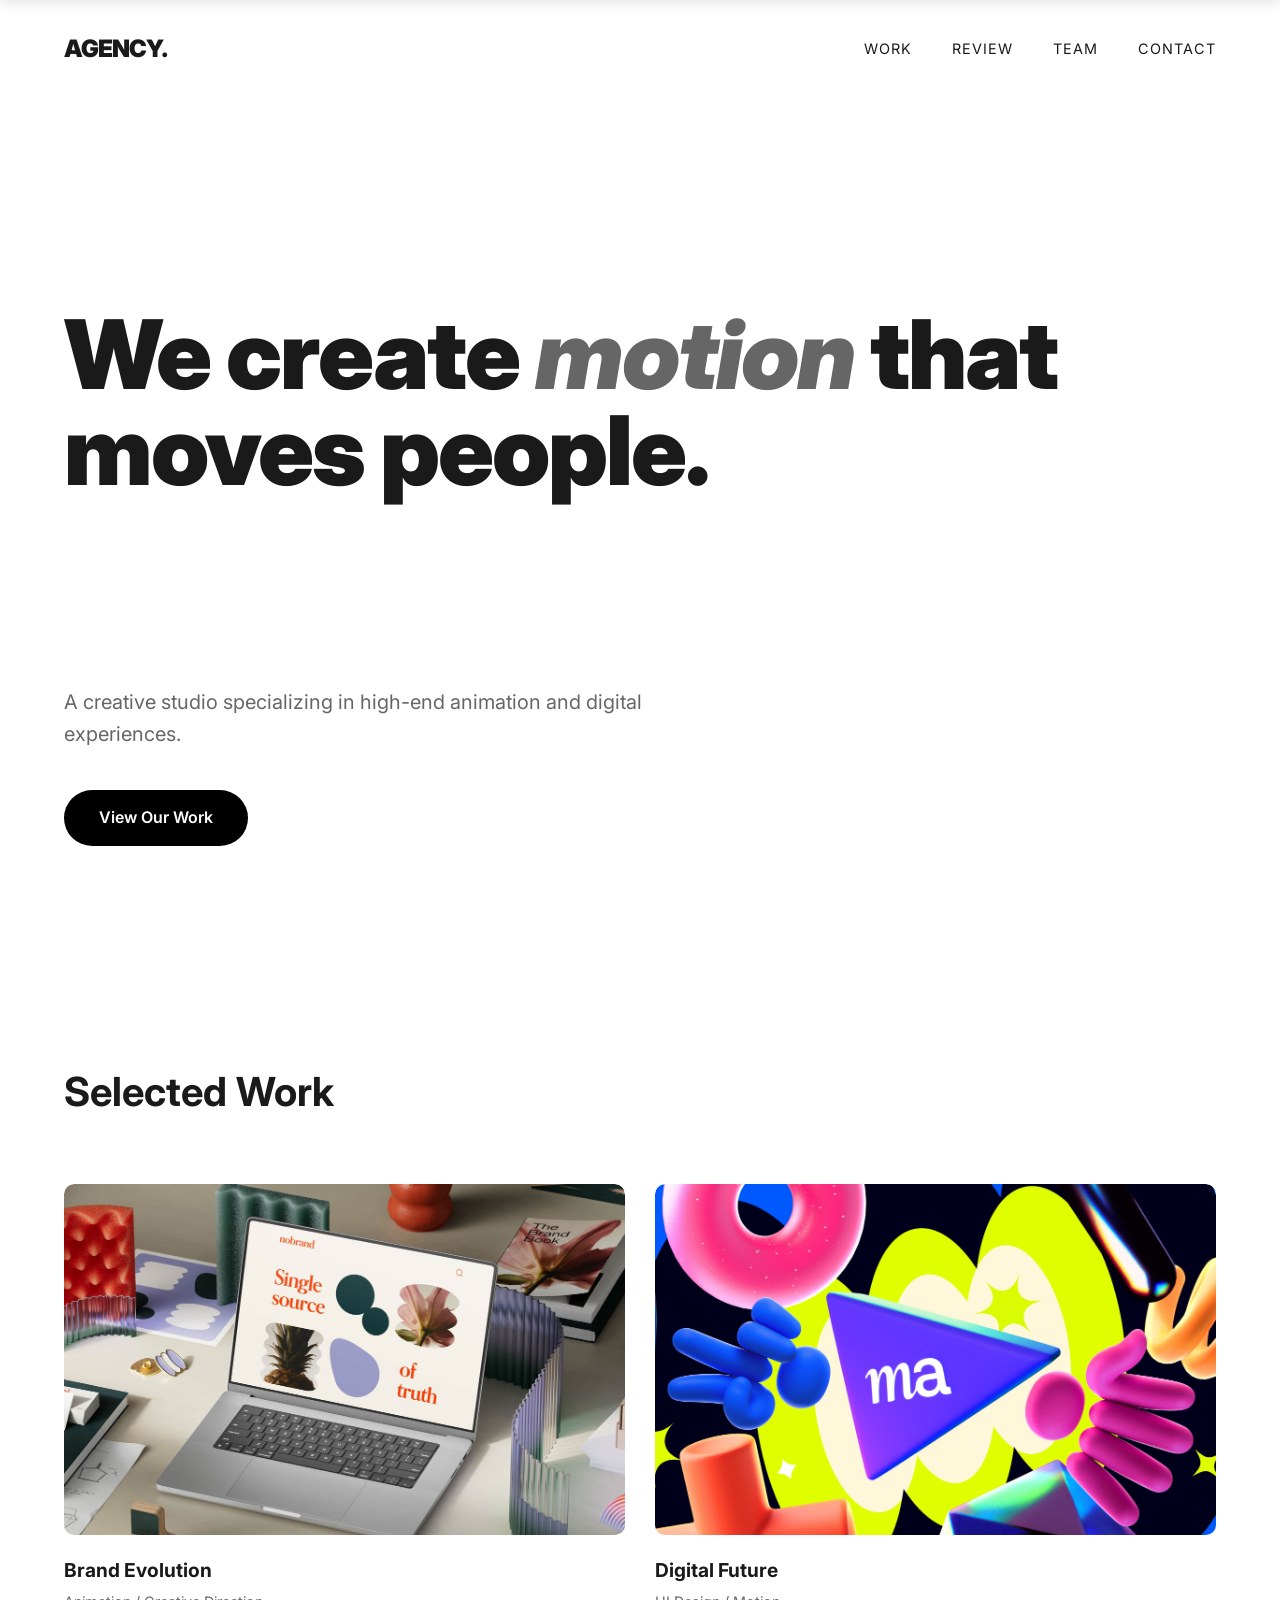
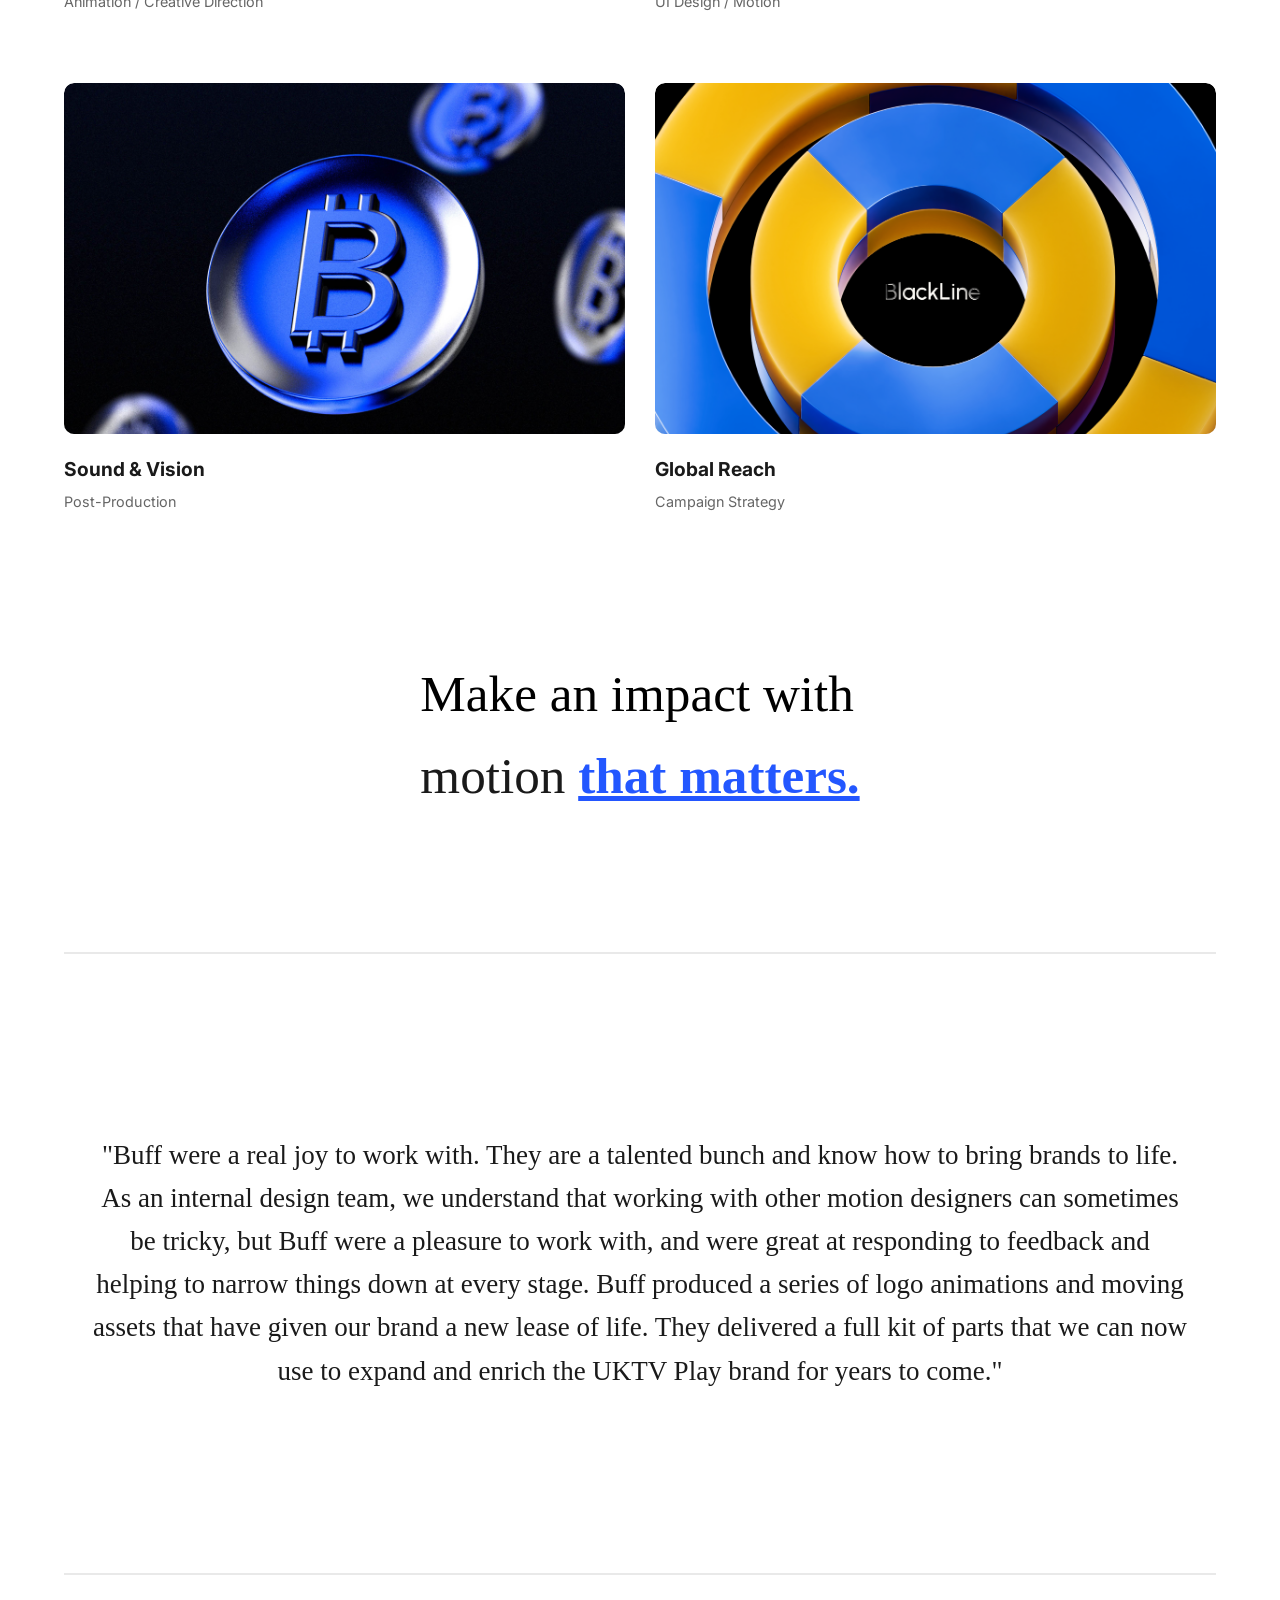
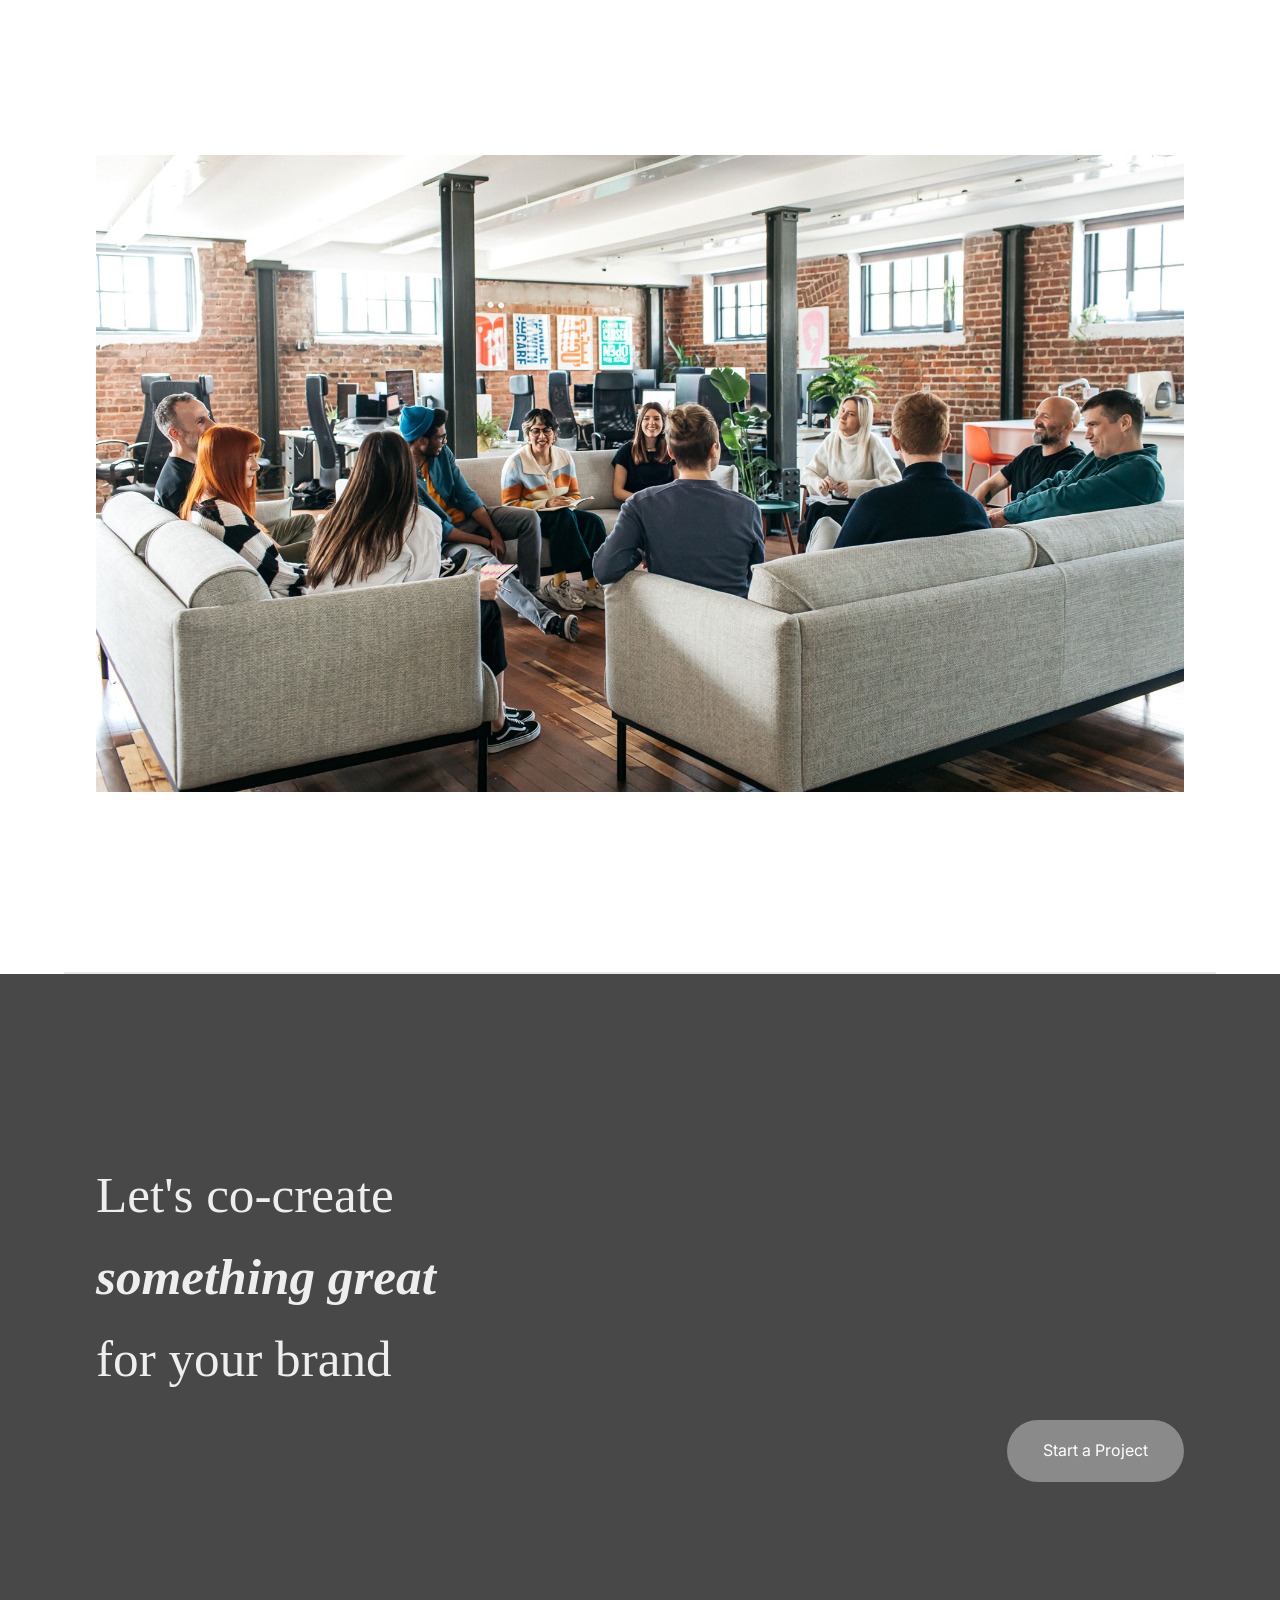
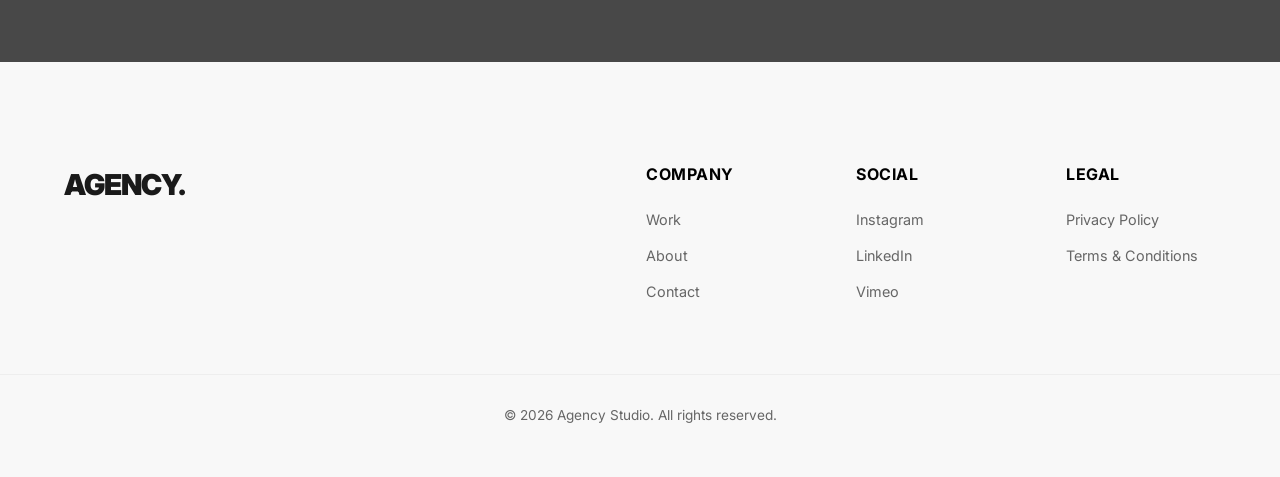
==== index.html @ bdca9497 "update" ====
<!DOCTYPE html>
<html lang="en">
<head>
    <meta charset="UTF-8">
    <meta name="viewport" content="width=device-width, initial-scale=1.0">
    <title>Modern Agency | Creative Motion & Design</title>
    <link rel="stylesheet" href="style.css">
    <link rel="preconnect" href="https://fonts.googleapis.com">
    <link rel="preconnect" href="https://fonts.gstatic.com" crossorigin>
    <link href="https://fonts.googleapis.com/css2?family=Inter:wght@300;400;700;900&display=swap" rel="stylesheet">
</head>
<body>
    <header>
        <nav>
            <div class="logo">AGENCY.</div>
            <ul class="nav-links">
                <li><a href="#work">Work</a></li>
                <li><a href="#review">Review</a></li>
                <li><a href="#team">Team</a></li>
                <li><a href="#contact">Contact</a></li>
            </ul>
            <div class="menu-toggle">
                <span class="bar"></span>
                <span class="bar"></span>
                <span class="bar"></span>
            </div>
            <div id="mobile-menu" class="nav-menu">
                <ul class="nav-links-mobile">
                    <li><a href="#work">Work</a></li>
                    <li><a href="#review">Review</a></li>
                    <li><a href="#team">Team</a></li>
                    <li><a href="#contact">Contact</a></li>
                </ul>
            </div>
        </nav>
    </header>

    <main>
        <section class="hero">
            <div class="container">
                <h1 class="reveal-text">We create <span>motion</span> that moves people.</h1>
                <video id="intro_video" src="intro.mp4" loop autoplay></video>
                <p class="hero-sub">A creative studio specializing in high-end animation and digital experiences.</p>
                <a href="#work" class="btn">View Our Work</a>
            </div>
        </section>

        <section id="work" class="work">
            <div class="container">
                <div class="section-header">
                    <h2>Selected Work</h2>
                </div>
                <div class="work-grid">
                    <div class="work-item">
                        <div class="work-image">
                            <img class="work_image" src="p1.jpg" alt="Brand Evolution">
                        </div>
                        <div class="work-info">
                            <h3>Brand Evolution</h3>
                            <p>Animation / Creative Direction</p>
                        </div>
                    </div>
                    <div class="work-item">
                        <div class="work-image">
                            <img class="work_image" src="p2.jpg" alt="Digital Future">
                        </div>
                        <div class="work-info">
                            <h3>Digital Future</h3>
                            <p>UI Design / Motion</p>
                        </div>
                    </div>
                    <div class="work-item">
                        <div class="work-image">
                            <img class="work_image" src="p3.jpg" alt="Sound & Vision">
                        </div>
                        <div class="work-info">
                            <h3>Sound & Vision</h3>
                            <p>Post-Production</p>
                        </div>
                    </div>
                    <div class="work-item">
                        <div class="work-image">
                            <img class="work_image" src="p4.png" alt="Global Reach">
                        </div>
                        <div class="work-info">
                            <h3>Global Reach</h3>
                            <p>Campaign Strategy</p>
                        </div>
                    </div>
                </div>
            </div>
        </section>
    </main>

    <section id="tag_line">
        <div id="tag_container">
            <p><span id="upper_line">Make an impact with</span> <br> motion <span id="lower_line"><b><u>that matters.</u></b></span></p>
        </div>
    </section>

    <hr class="line">

    <section id="review">
        <p>
            "Buff were a real joy to work with. They are a talented bunch and know how to bring brands to life. As an internal design team, we understand that working with other motion designers can sometimes be tricky, but Buff were a pleasure to work with, and were great at responding to feedback and helping to narrow things down at every stage. Buff produced a series of logo animations and moving assets that have given our brand a new lease of life. They delivered a full kit of parts that we can now use to expand and enrich the UKTV Play brand for years to come."
        </p>
    </section>

    <hr class="line">

    <section id="team">
        <div id="image_team">
            <img id="team_image_2" src="team.jpg" alt="team_image">
        </div>
    </section>

    <hr class="line">

    <section class="project_section">
        <div class="main_project">
            <div class="project">
                <p class="project_text"><span>Let's co-create</span><br>
                    <span><i><b>something great</b></i></span><br>
                    <span>for your brand</span>
                </p>
                <div class="button">
                    <a class="project_button" href="#">Start a Project</a>
                </div>
            </div>
        </div>
    </section>

    <section id="contact">
        <footer>
            <div class="footer-container">
                <div class="footer-left">
                    <div class="footer-logo">AGENCY.</div>
                </div>
                <div class="footer-links-group">
                    <div class="footer-column">
                        <h3>Company</h3>
                        <ul>
                            <li><a href="#work">Work</a></li>
                            <li><a href="#about">About</a></li>
                            <li><a href="#contact">Contact</a></li>
                        </ul>
                    </div>
                    <div class="footer-column">
                        <h3>Social</h3>
                        <ul>
                            <li><a href="https://www.instagram.com/" target="_blank">Instagram</a></li>
                            <li><a href="https://www.linkedin.com/" target="_blank">LinkedIn</a></li>
                            <li><a href="https://vimeo.com/" target="_blank">Vimeo</a></li>
                        </ul>
                    </div>
                    <div class="footer-column">
                        <h3>Legal</h3>
                        <ul>
                            <li><a href="#">Privacy Policy</a></li>
                            <li><a href="#">Terms & Conditions</a></li>
                        </ul>
                    </div>
                </div>
            </div>
            <div class="footer-bottom">
                <p>&copy; 2026 Agency Studio. All rights reserved.</p>
            </div>
        </footer>
    </section>

    <script src="script.js"></script>
</body>
</html>
---- style.css ----
:root {
    --bg-color: #ffffff;
    --text-color: #1a1a1a;
    --accent-color: #000000;
    --muted-color: #666666;
    --grid-gap: 30px;
    --container-padding: 0 5%;
}

* {
    margin: 0;
    padding: 0;
    box-sizing: border-box;
}

body {
    font-family: 'Inter', sans-serif;
    background-color: var(--bg-color);
    color: var(--text-color);
    line-height: 1.6;
    overflow-x: hidden;
}

a {
    text-decoration: none;
    color: inherit;
    transition: opacity 0.3s ease;
}

ul {
    list-style: none;
}

.container {
    max-width: 1400px;
    margin: 0 auto;
    padding: var(--container-padding);
}

/* Header & Nav */
header {
    position: fixed;
    top: 0;
    left: 0;
    width: 100%;
    z-index: 1000;
    padding: 30px 0;
    transition: all 0.4s cubic-bezier(0.16, 1, 0.3, 1);
}

header.scrolled {
    padding: 15px 0;
    background: rgba(255, 255, 255, 0.95);
    backdrop-filter: blur(10px);
    border-bottom: 1px solid #eee;
}

nav {
    display: flex;
    justify-content: space-between;
    align-items: center;
    padding: var(--container-padding);
}

.logo {
    font-weight: 900;
    font-size: 1.5rem;
    letter-spacing: -1px;
}

.nav-links {
    display: flex;
    gap: 40px;
}

.nav-links a {
    font-weight: 400;
    font-size: 0.9rem;
    text-transform: uppercase;
    letter-spacing: 1px;
}

.nav-links a:hover {
    opacity: 0.5;
}

/* Hero Section */
.hero {
    height: 100vh;
    display: flex;
    align-items: center;
    padding-top: 45vmax;
    padding-bottom: 30vmax;
}

.hero h1 {
    font-size: clamp(3rem, 8vw, 6rem);
    font-weight: 900;
    line-height: 1;
    margin-bottom: 30px;
    letter-spacing: -2px;
}

.hero h1 span {
    color: var(--muted-color);
    font-style: italic;
}

.hero-sub {
    font-size: 1.25rem;
    max-width: 600px;
    margin-bottom: 40px;
    color: var(--muted-color);
}

.btn {
    display: inline-block;
    padding: 15px 35px;
    background: var(--accent-color);
    color: #fff;
    border-radius: 50px;
    font-weight: 600;
    transition: transform 0.3s ease, background 0.3s ease;
}

.btn:hover {
    transform: translateY(-5px);
    background: #333;
}

/* Work Section */
.work {
    padding: 100px 0;
}

.section-header {
    margin-bottom: 60px;
}

.section-header h2 {
    font-size: 2.5rem;
    font-weight: 700;
}

.work-grid {
    display: grid;
    grid-template-columns: repeat(2, 1fr);
    gap: var(--grid-gap);
}

.work-item {
    cursor: pointer;
    margin-bottom: 40px;
}

.work-image {
    width: 100%;
    aspect-ratio: 16/10;
    margin-bottom: 20px;
    transition: transform 0.6s cubic-bezier(0.16, 1, 0.3, 1);
    overflow: hidden;
    border-radius: 10px;
}

.work-item:hover .work-image {
    transform: scale(0.98);
}

.work-info h3 {
    font-size: 1.2rem;
    font-weight: 700;
    margin-bottom: 5px;
    border-radius: 10px;
}

.work-info p {
    font-size: 0.9rem;
    color: var(--muted-color);
}

/* New Footer Styles */
footer {
    padding: 100px 0 50px;
    background-color: #f8f8f8; /* Light background for contrast */
    color: var(--text-color);
}

footer .footer-container {
    display: flex;
    justify-content: space-between;
    align-items: flex-start; /* Align items to the top */
    flex-wrap: wrap; /* Allow wrapping on smaller screens */
    max-width: 1400px;
    margin: 0 auto;
    padding: var(--container-padding);
    gap: 40px; /* Space between flex items */
}

footer .footer-left .footer-logo {
    font-weight: 900;
    font-size: 1.8rem;
    letter-spacing: -1px;
    margin-bottom: 20px;
}

footer .footer-links-group {
    display: flex;
    gap: 60px; /* Space between columns */
    flex-wrap: wrap; /* Allow columns to wrap */
}

footer .footer-column {
    flex: 1; /* Allow columns to grow and shrink */
    min-width: 150px; /* Minimum width for columns before wrapping */
}

footer .footer-column h3 {
    font-size: 1rem;
    font-weight: 700;
    margin-bottom: 20px;
    color: var(--accent-color);
    text-transform: uppercase;
    letter-spacing: 0.5px;
}

footer .footer-column ul {
    list-style: none;
    padding: 0;
}

footer .footer-column ul li {
    margin-bottom: 10px;
}

footer .footer-column ul li a {
    font-size: 0.9rem;
    color: var(--muted-color);
    transition: color 0.3s ease;
}

footer .footer-column ul li a:hover {
    color: var(--accent-color);
}

footer .footer-bottom {
    text-align: center;
    margin-top: 60px;
    padding-top: 30px;
    border-top: 1px solid #eee;
    font-size: 0.85rem;
    color: var(--muted-color);
}

/* Responsive adjustments for footer */
@media (max-width: 768px) {
    footer {
        padding: 60px 0 40px;
    }

    footer .footer-container {
        flex-direction: column;
        align-items: center;
        text-align: center;
        gap: 30px;
        padding: var(--container-padding);
    }

    footer .footer-left {
        width: 100%;
        margin-bottom: 20px;
    }

    footer .footer-left .footer-logo {
        font-size: 1.5rem;
    }

    footer .footer-links-group {
        flex-direction: column;
        gap: 40px;
        width: 100%;
    }

    footer .footer-column {
        min-width: unset; /* Remove min-width for mobile */
        width: 100%;
    }

    footer .footer-column h3 {
        font-size: 0.9rem;
        margin-bottom: 15px;
    }

    footer .footer-column ul li {
        margin-bottom: 8px;
    }

    footer .footer-column ul li a {
        font-size: 0.85rem;
    }

    footer .footer-bottom {
        margin-top: 40px;
        padding-top: 20px;
        font-size: 0.8rem;
    }
}


#intro_video{
    max-width: 100%;
    border-radius: 20px;
}

.work_image{
    max-width: 100%;
    border-radius: 10px;
}
#tag_line{
    padding-bottom: 15vmin;
    display: flex;
}
#tag_container{
    margin-left: auto;
    margin-right: auto;
    font-size: 4vmax;
    font-family: Impact;
}

#upper_line{
    color: black;
}

#lower_line{
    color: rgba(0, 60, 255, 0.863);
}

#review{
    text-align: center;
    max-width: 100%;
    display: flex;
    padding-top: 20vmin;
    padding-bottom: 20vmin;
    margin-left: 10vmin;
    margin-right: 10vmin;
    font-family: Apple Chancery;
    font-size: 3vmin;
}

.line{
    width: 90%;
    border: 0.5px solid rgba(196, 196, 196, 0.373);
    display: flex;
    justify-content: center; 
    align-items: center;
    margin: 0 auto;
}

#team_image_2 {
    width: 85%;      
    display: block;  
    margin: 0 auto; 
    border-radius: 10px;
    padding-bottom: 20vmin;
    padding-top: 20vmin;
}

/* Responsive */
@media (max-width: 768px) {
    .work-grid {
        grid-template-columns: 1fr;
    }

    .hero h1 {
        font-size: 3.5rem;
    }
}

.project_section{
    padding-top: 20vmin;
    padding-bottom: 20vmin;
    display: flex;
    max-width: 100%;
    background-color: #484848;
    color: #eee;
}

.main_project{
    width: 85%;
    margin-left: auto;
    margin-right: auto;
}

.project_text{
    font-size: 4vmax;
    font-family: Big Caslon;
}

.button {
         display: flex;
         flex-direction: column;
         align-items: flex-end;
     }
    
     .project_button {
        padding: 2vmin 4vmin;
        background-color: rgb(138, 138, 138);
        border-radius: 50px;
        color: white;
        text-decoration: none;
        margin-top: 20px;
        border: none;
    }

     .project_button:hover {
        box-shadow: 2px 2px 5px #000000;
        padding: 2vmin 4vmin;
        background-color: rgba(106, 131, 255, 0.93);
        border-radius: 50px;
        color: rgb(0, 0, 0);
        text-decoration: none;
        transition: 0.5s;
    }

/* Hamburger Menu Toggle */
.menu-toggle {
    display: none; /* Hidden by default on desktop */
    flex-direction: column;
    justify-content: space-between;
    width: 30px;
    height: 20px;
    cursor: pointer;
    z-index: 1001; /* Above mobile menu */
    background: none;
    border: none;
    padding: 0;
}

.menu-toggle .bar {
    width: 100%;
    height: 2px;
    background-color: var(--text-color);
    transition: all 0.3s ease-in-out;
}

/* Animation for menu-toggle */
.menu-toggle.active .bar:nth-child(2) {
    opacity: 0;
}

.menu-toggle.active .bar:nth-child(1) {
    transform: translateY(9px) rotate(45deg);
}

.menu-toggle.active .bar:nth-child(3) {
    transform: translateY(-9px) rotate(-45deg);
}

/* Mobile Navigation Menu */
.nav-menu {
    position: fixed;
    top: 0;
    right: 0;
    width: 100%; /* Full width for mobile menu */
    height: 75vh; /* 75% of screen height */
    background-color: var(--bg-color);
    display: flex;
    justify-content: center;
    align-items: center;
    transform: translateY(-100%); /* Hidden by default - slide from top */
    transition: transform 0.4s cubic-bezier(0.25, 0.46, 0.45, 0.94);
    z-index: 1000;
    opacity: 1;
    pointer-events: none; /* Prevent interaction when hidden */
    box-shadow: 0 4px 12px rgba(0, 0, 0, 0.1); /* Add subtle shadow */
}

.nav-menu.active {
    transform: translateY(0); /* Show menu - slide down */
    pointer-events: all; /* Allow interaction when active */
}

.nav-menu .nav-links-mobile {
    display: flex;
    flex-direction: column;
    text-align: center;
    gap: 30px;
}

.nav-menu .nav-links-mobile li a {
    font-size: 1.8rem; /* Larger font size for mobile links */
    padding: 10px 0;
    display: block;
}

/* Responsive adjustments for navigation */
@media (max-width: 768px) {
    .nav-links { /* Hide desktop navigation */
        display: none;
    }

    .menu-toggle {
        display: flex; /* Show hamburger on mobile */
        width: 24px;
        height: 16px;
    }

    .menu-toggle .bar {
        height: 1.5px;
    }

    .menu-toggle.active .bar:nth-child(1) {
        transform: translateY(7.5px) rotate(45deg);
    }

    .menu-toggle.active .bar:nth-child(3) {
        transform: translateY(-7.5px) rotate(-45deg);
    }

    .nav-menu .nav-links-mobile li a {
        font-size: 1.3rem; /* Smaller font size for mobile links */
        padding: 8px 0;
    }

    .nav-menu .nav-links-mobile {
        gap: 25px;
    }
}
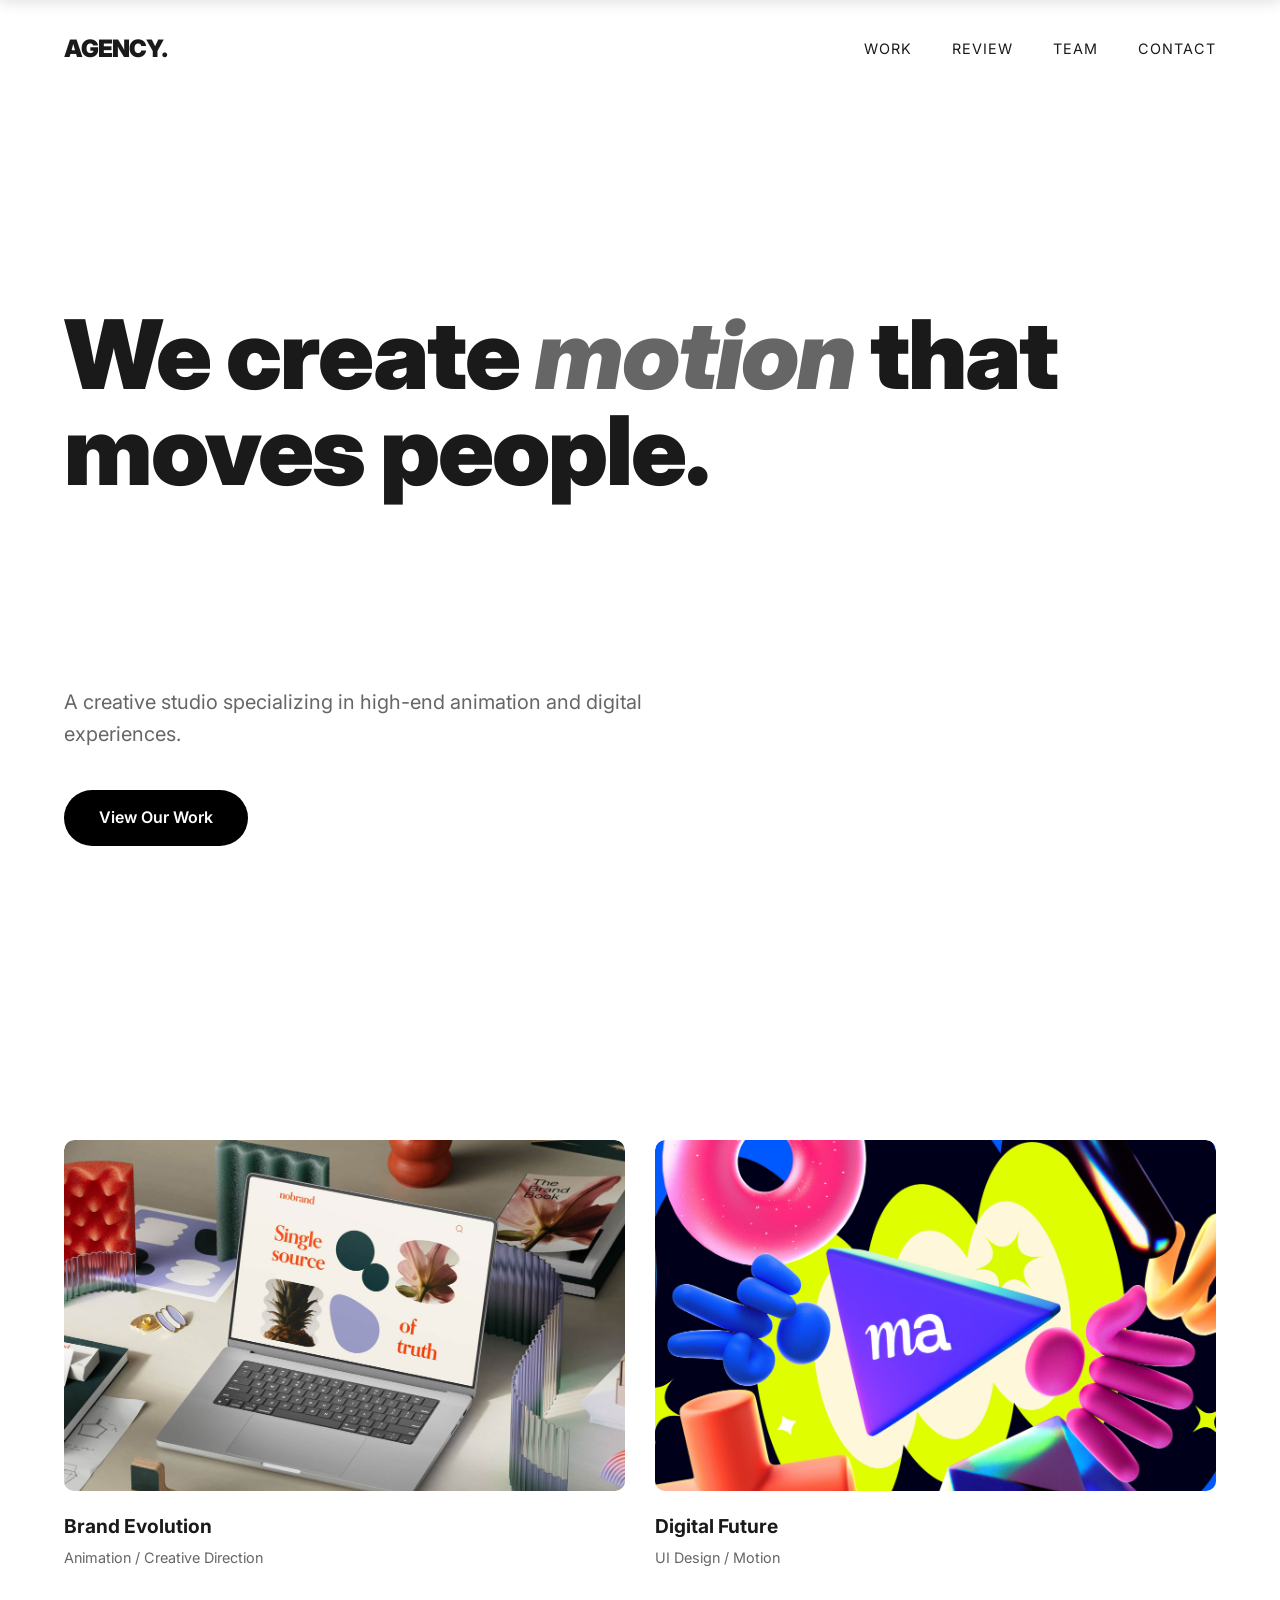
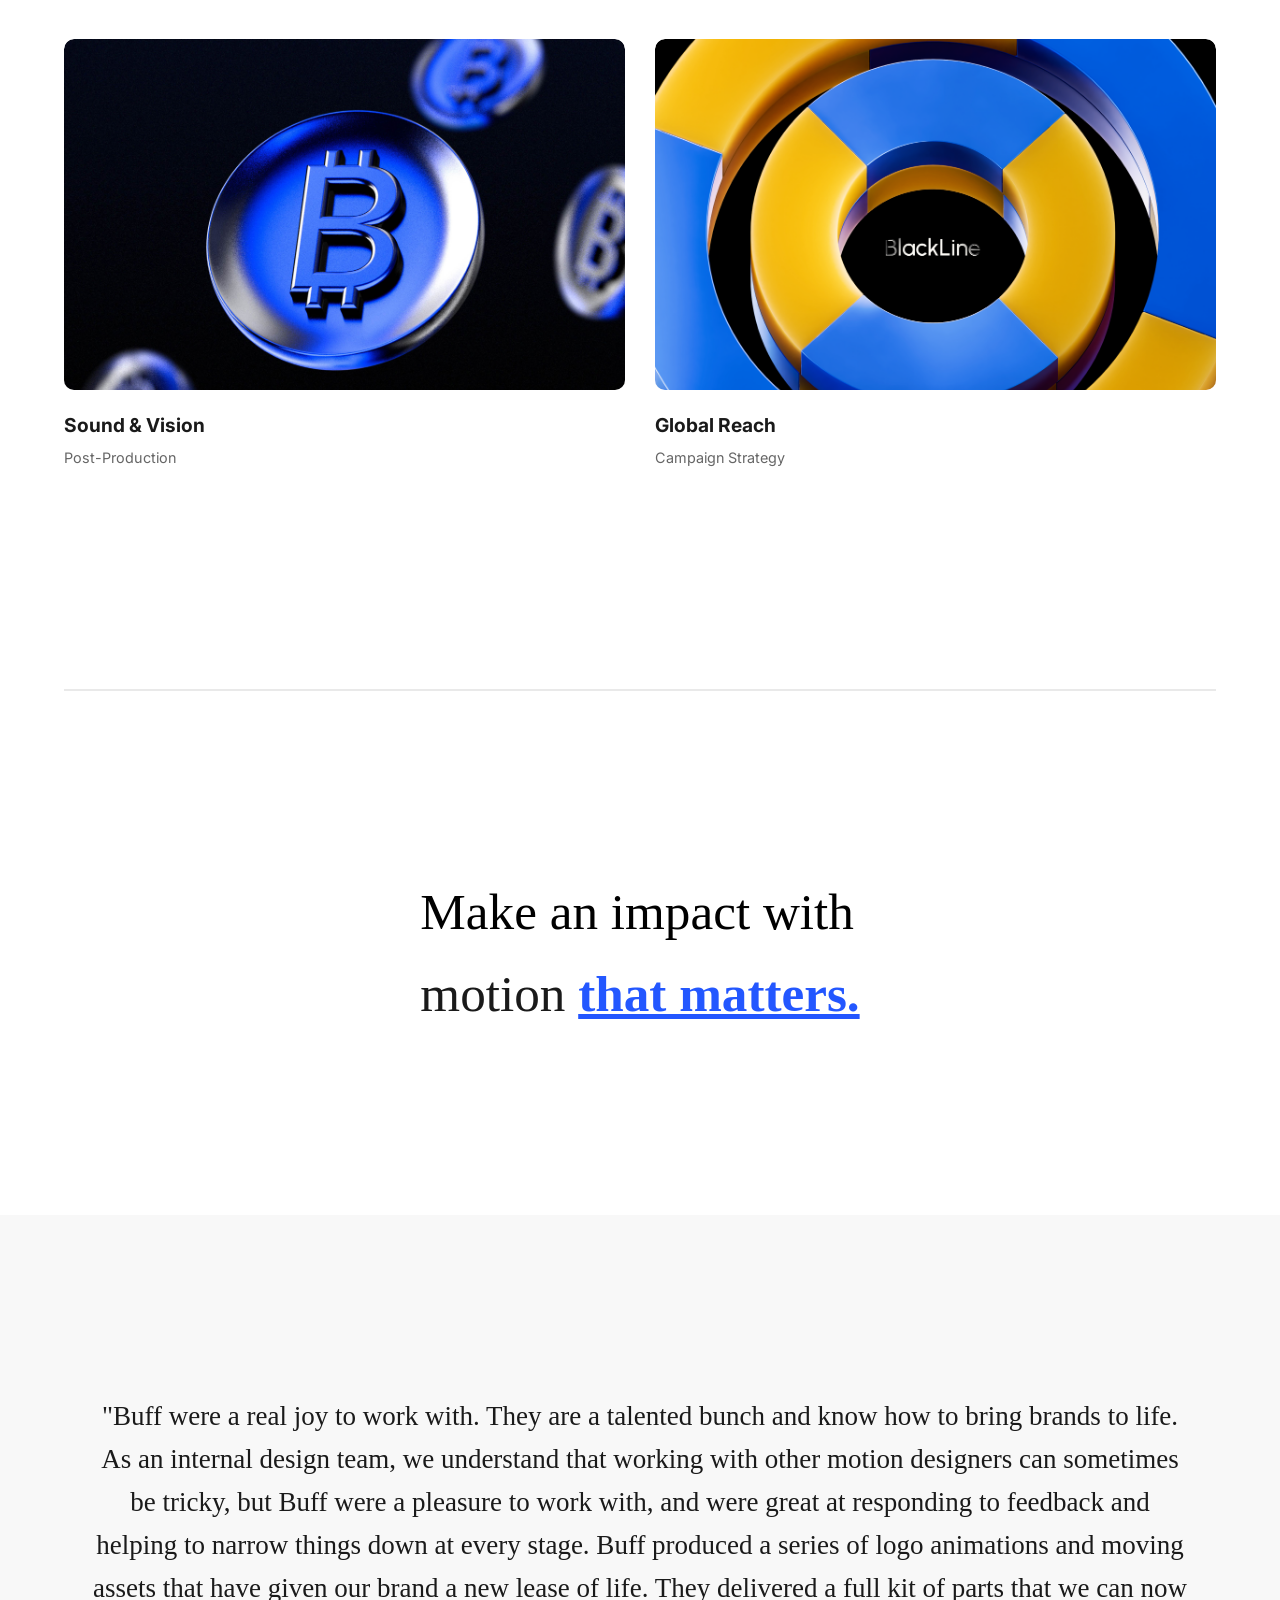
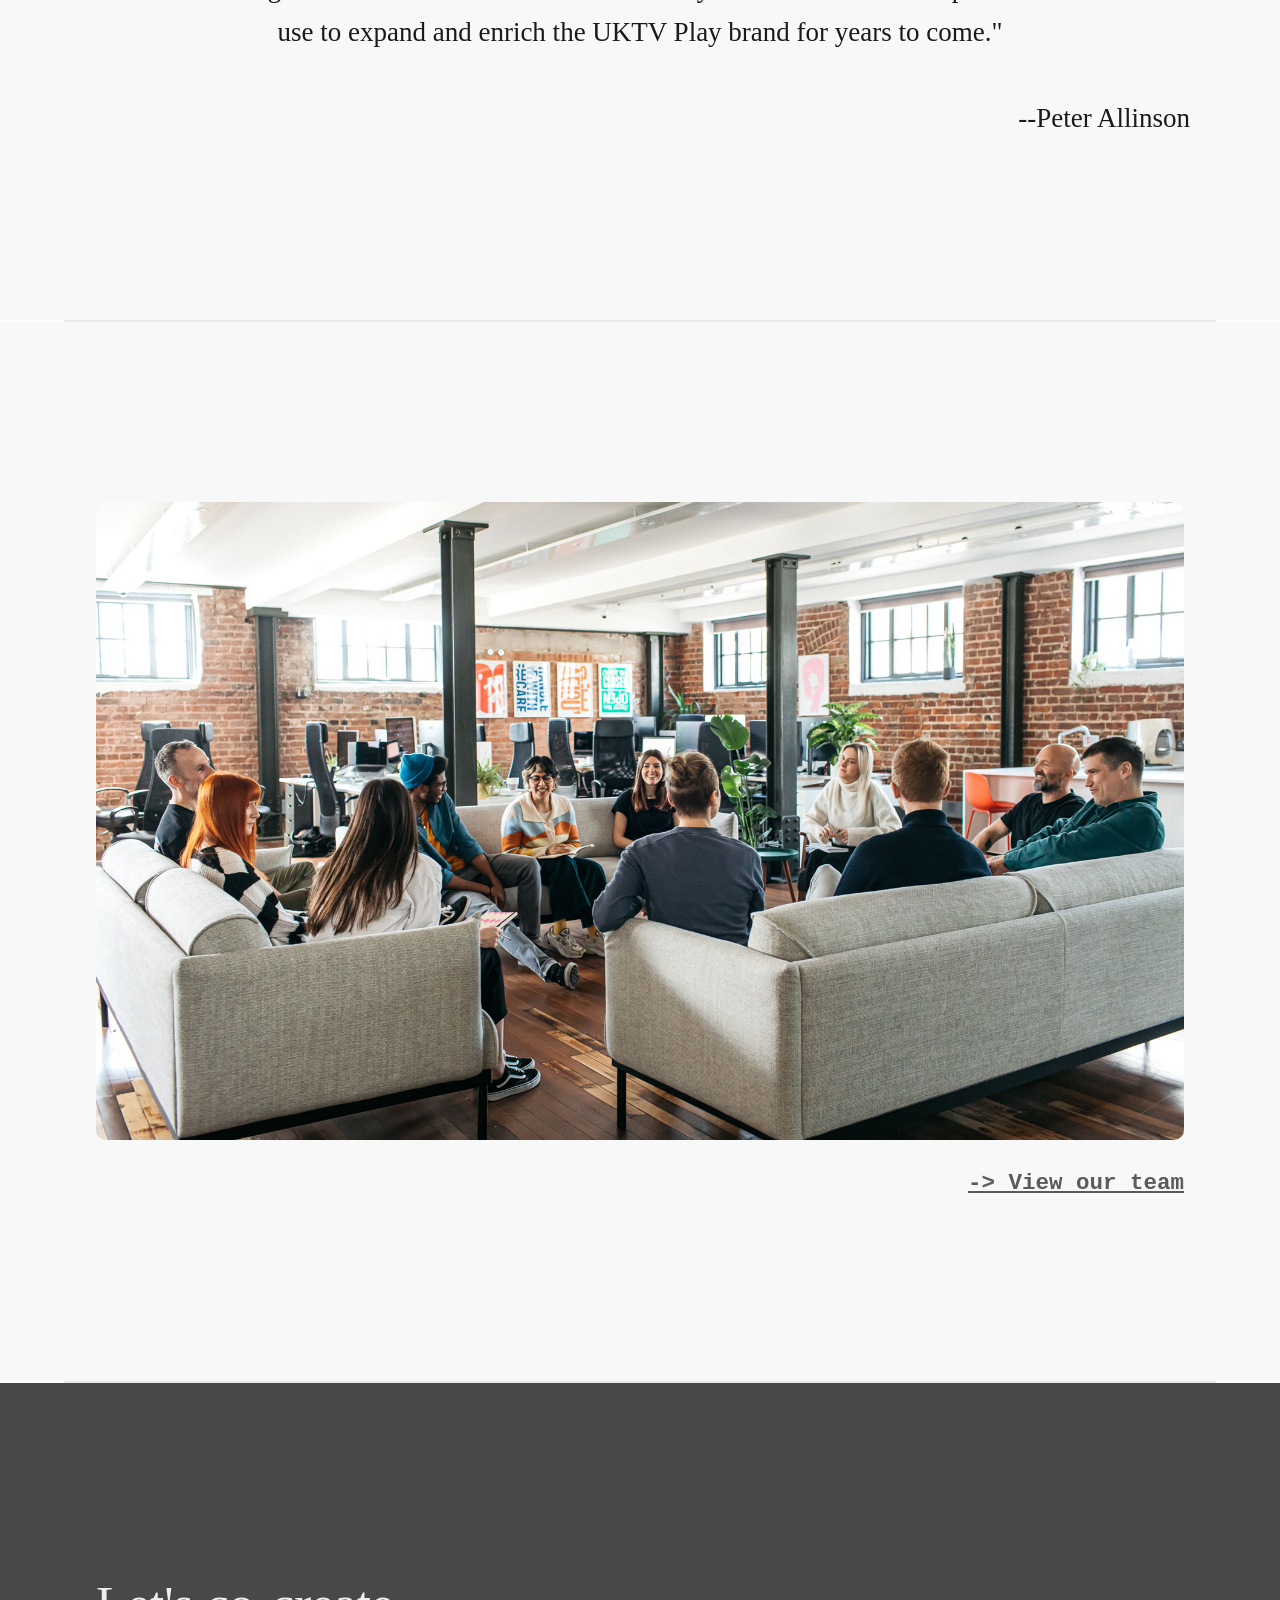
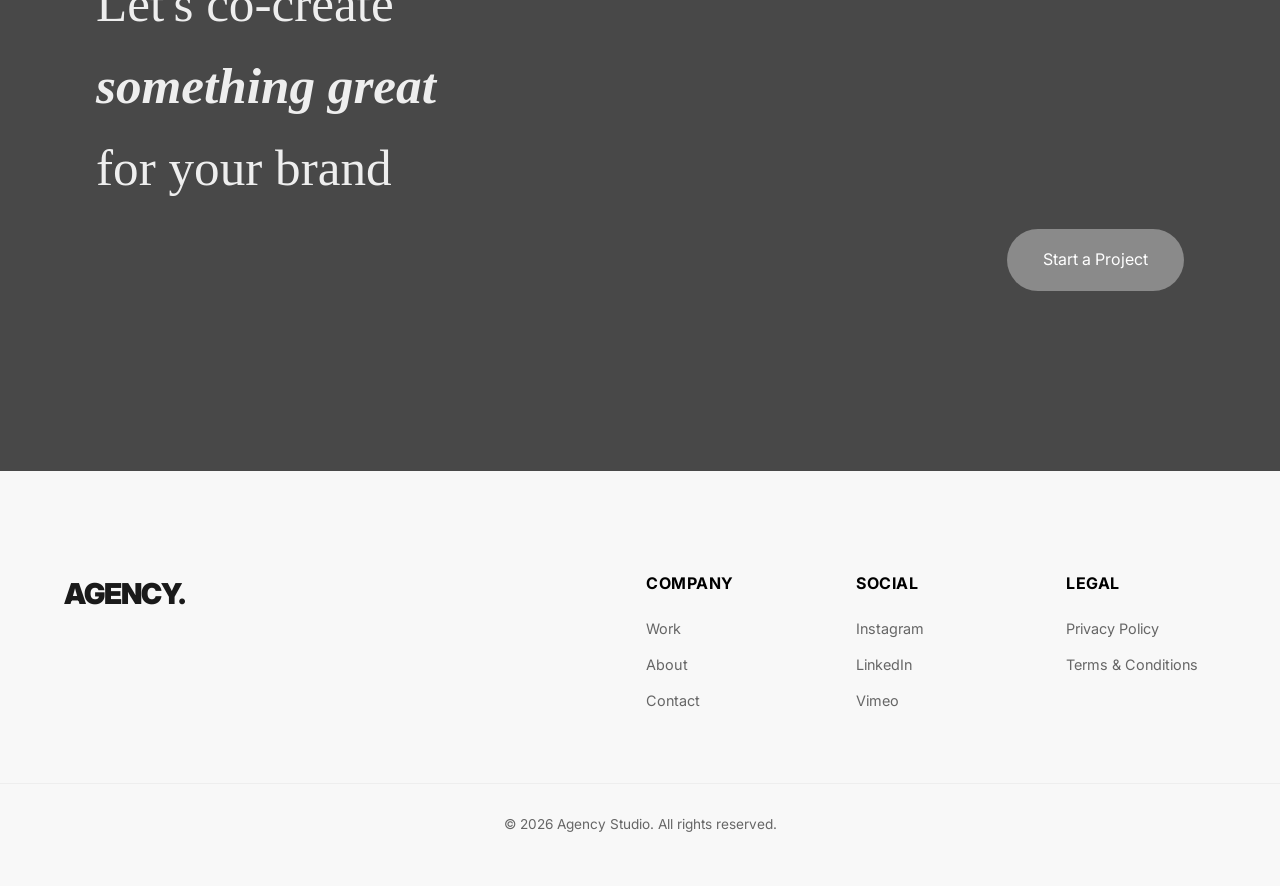
==== commit a224ce19: "update" ====
--- a/index.html
+++ b/index.html
@@ -43,13 +43,10 @@
                 <p class="hero-sub">A creative studio specializing in high-end animation and digital experiences.</p>
                 <a href="#work" class="btn">View Our Work</a>
             </div>
-        </section>
+        </section> 
 
         <section id="work" class="work">
             <div class="container">
-                <div class="section-header">
-                    <h2>Selected Work</h2>
-                </div>
                 <div class="work-grid">
                     <div class="work-item">
                         <div class="work-image">
@@ -92,18 +89,23 @@
         </section>
     </main>
 
+    <hr class="line">
+
     <section id="tag_line">
         <div id="tag_container">
             <p><span id="upper_line">Make an impact with</span> <br> motion <span id="lower_line"><b><u>that matters.</u></b></span></p>
         </div>
     </section>
 
-    <hr class="line">
-
     <section id="review">
+        <div id="desc_review">
         <p>
             "Buff were a real joy to work with. They are a talented bunch and know how to bring brands to life. As an internal design team, we understand that working with other motion designers can sometimes be tricky, but Buff were a pleasure to work with, and were great at responding to feedback and helping to narrow things down at every stage. Buff produced a series of logo animations and moving assets that have given our brand a new lease of life. They delivered a full kit of parts that we can now use to expand and enrich the UKTV Play brand for years to come."
-        </p>
+        </p><br>
+        </div>
+        <div id="name_review">
+            <p>--Peter Allinson</p>
+        </div>
     </section>
 
     <hr class="line">
@@ -111,6 +113,9 @@
     <section id="team">
         <div id="image_team">
             <img id="team_image_2" src="team.jpg" alt="team_image">
+        </div><br>
+        <div id="view_team">
+            <a href="#"><p><u><b>-> View our team</b></u></p></a>
         </div>
     </section>
 
--- a/style.css
+++ b/style.css
@@ -130,7 +130,8 @@
 
 /* Work Section */
 .work {
-    padding: 100px 0;
+    padding-top: 20vmin;
+    padding-bottom: 20vmin;
 }
 
 .section-header {
@@ -308,7 +309,7 @@
 
 #intro_video{
     max-width: 100%;
-    border-radius: 20px;
+    border-radius: 6px;
 }
 
 .work_image{
@@ -316,7 +317,8 @@
     border-radius: 10px;
 }
 #tag_line{
-    padding-bottom: 15vmin;
+    padding-top: 20vmin;
+    padding-bottom: 20vmin;
     display: flex;
 }
 #tag_container{
@@ -334,16 +336,51 @@
     color: rgba(0, 60, 255, 0.863);
 }
 
-#review{
-    text-align: center;
-    max-width: 100%;
-    display: flex;
+#team{
+    background-color: #f8f8f8;
     padding-top: 20vmin;
     padding-bottom: 20vmin;
+}
+
+#view_team{
+    text-align: right;
+    width: 85%;      
+    display: block;  
+    margin: 0 auto; 
+    color: #5b5b5b;
+    font-family: 'Courier New', Courier, monospace;
+    font-size: 2.5vmin;
+}
+
+#view_team:hover{
+    cursor: pointer;
+    text-align: right;
+    width: 85%;      
+    display: block;  
+    margin: 0 auto; 
+    color: #000000;
+}
+
+#review{
+    font-family: Apple Chancery;
+    font-size: 3vmin;
+    padding-top: 20vmin;
+    padding-bottom: 20vmin;
+    background-color: #f8f8f8;
+}
+
+#desc_review{
+    text-align: center;
     margin-left: 10vmin;
     margin-right: 10vmin;
-    font-family: Apple Chancery;
-    font-size: 3vmin;
+    max-width: 100%;
+}
+
+#name_review{
+    margin-left: 10vmin;
+    margin-right: 10vmin;
+    text-align: right;
+    max-width: 100%;
 }
 
 .line{
@@ -360,8 +397,6 @@
     display: block;  
     margin: 0 auto; 
     border-radius: 10px;
-    padding-bottom: 20vmin;
-    padding-top: 20vmin;
 }
 
 /* Responsive */
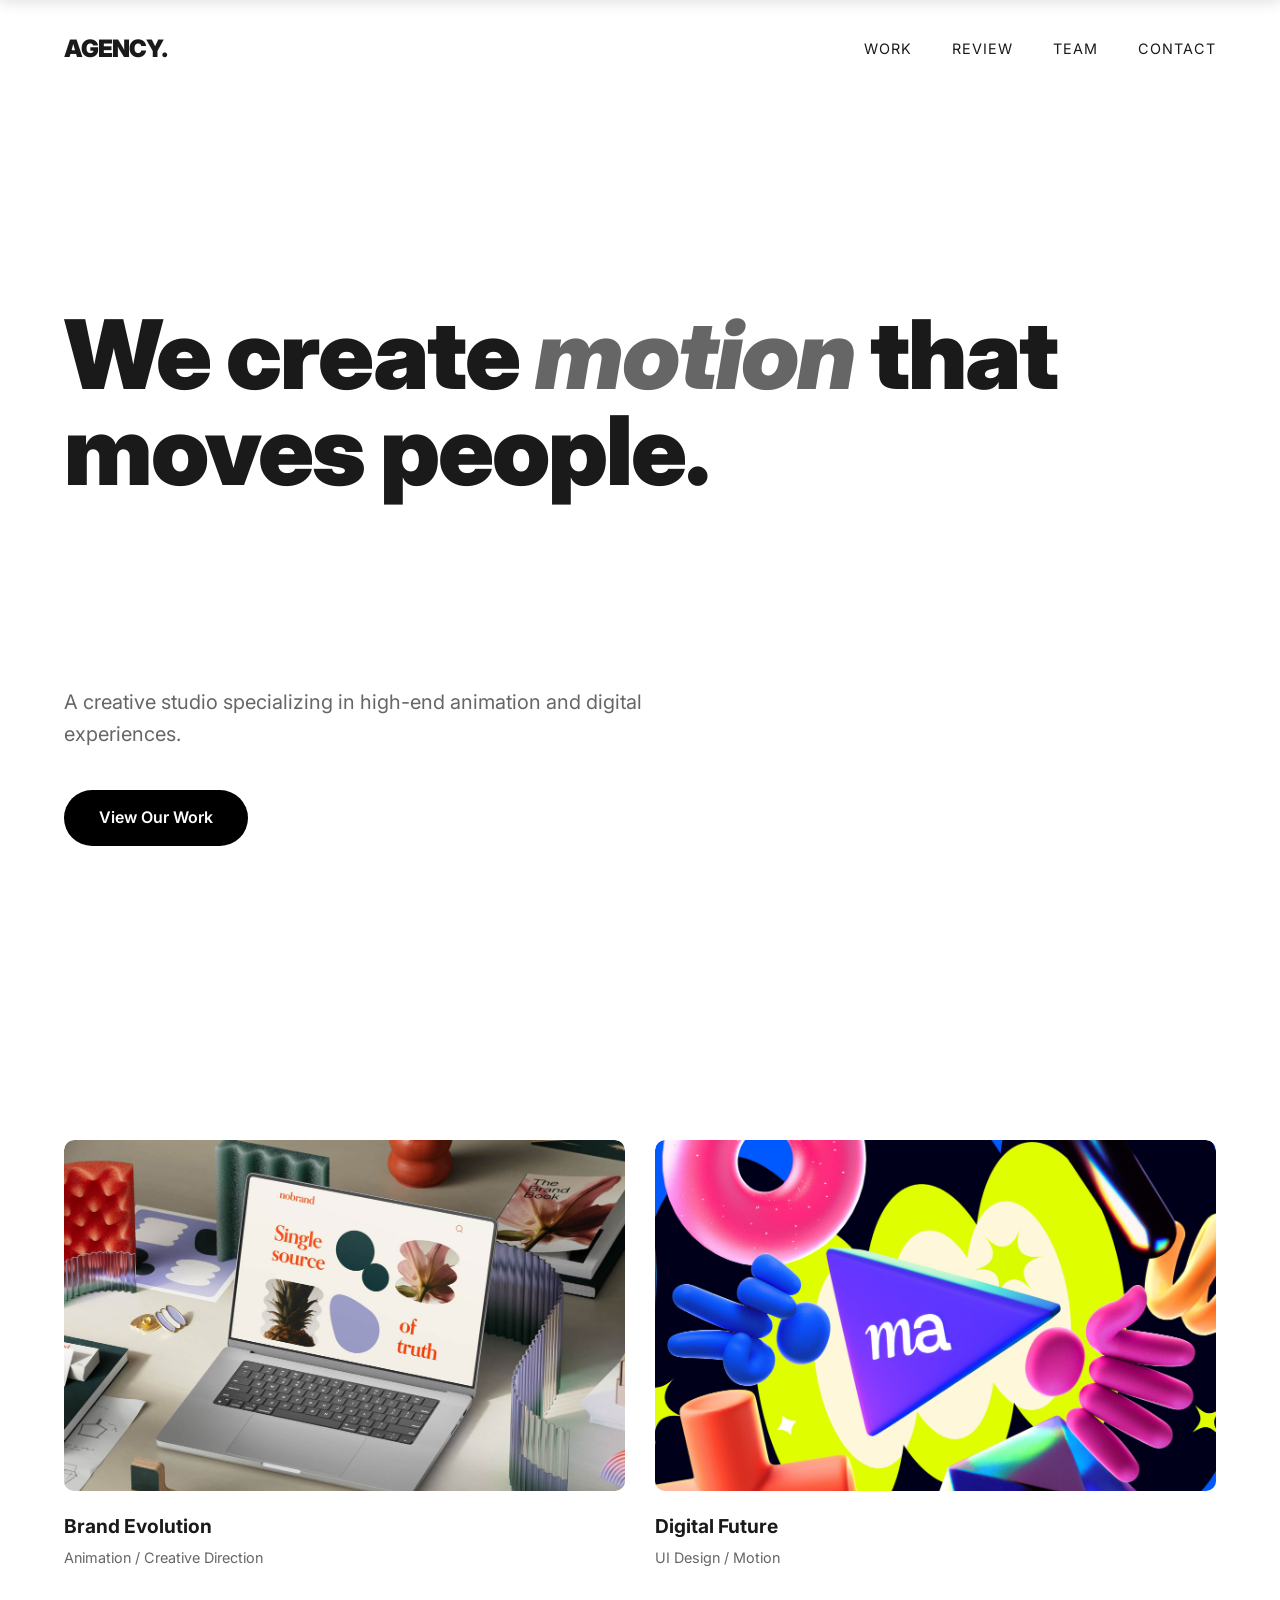
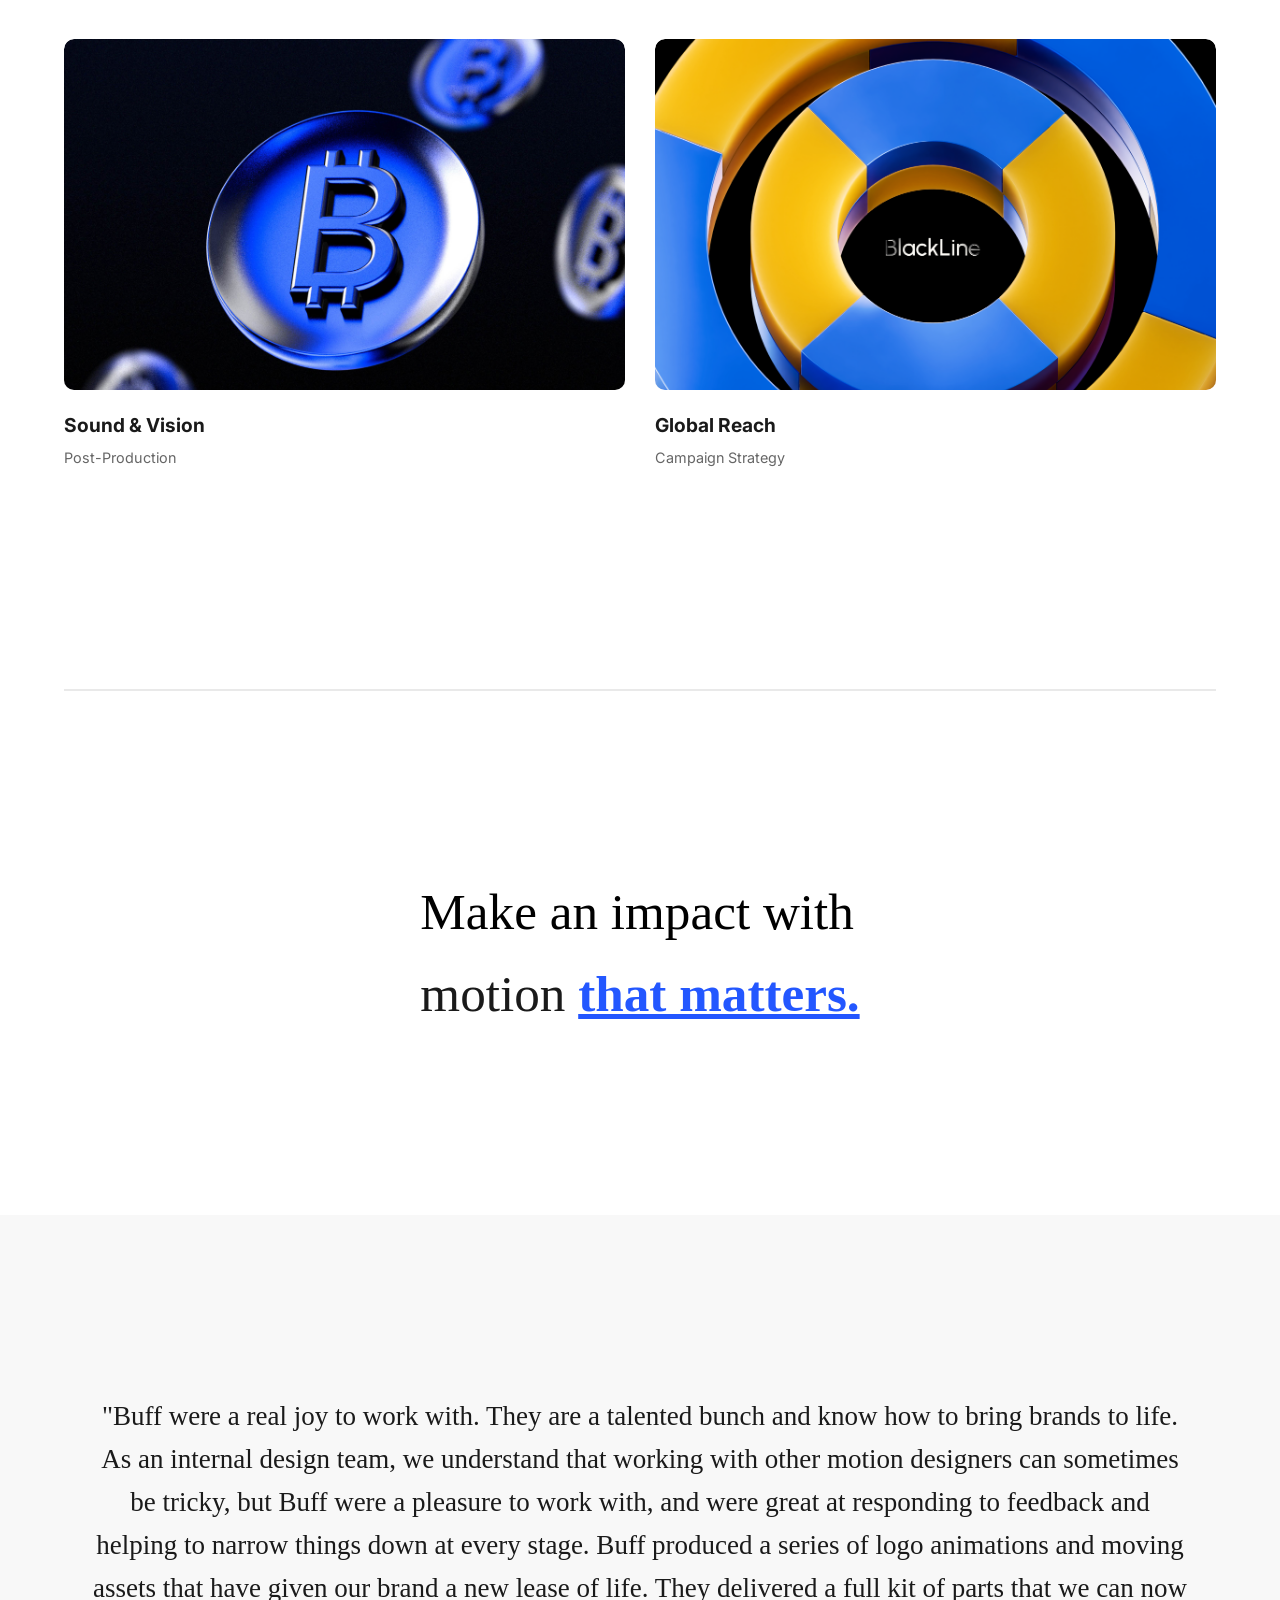
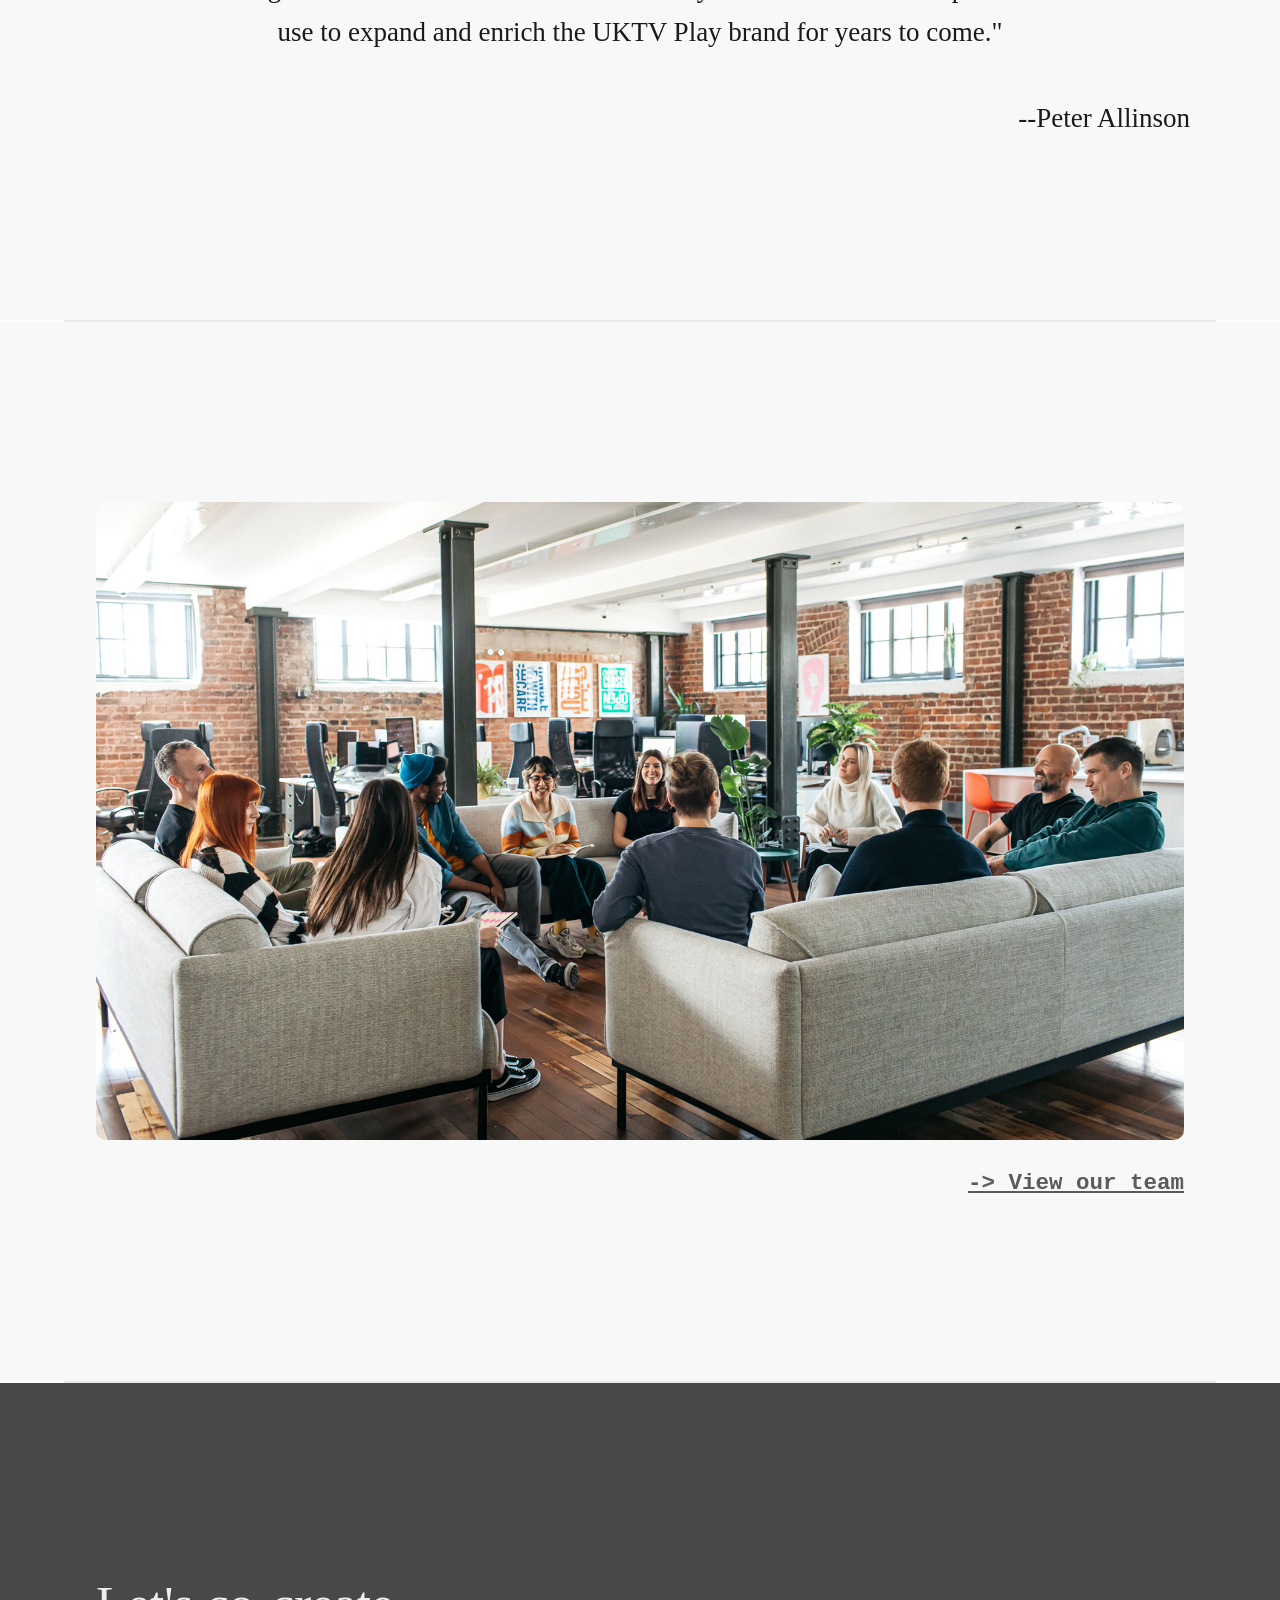
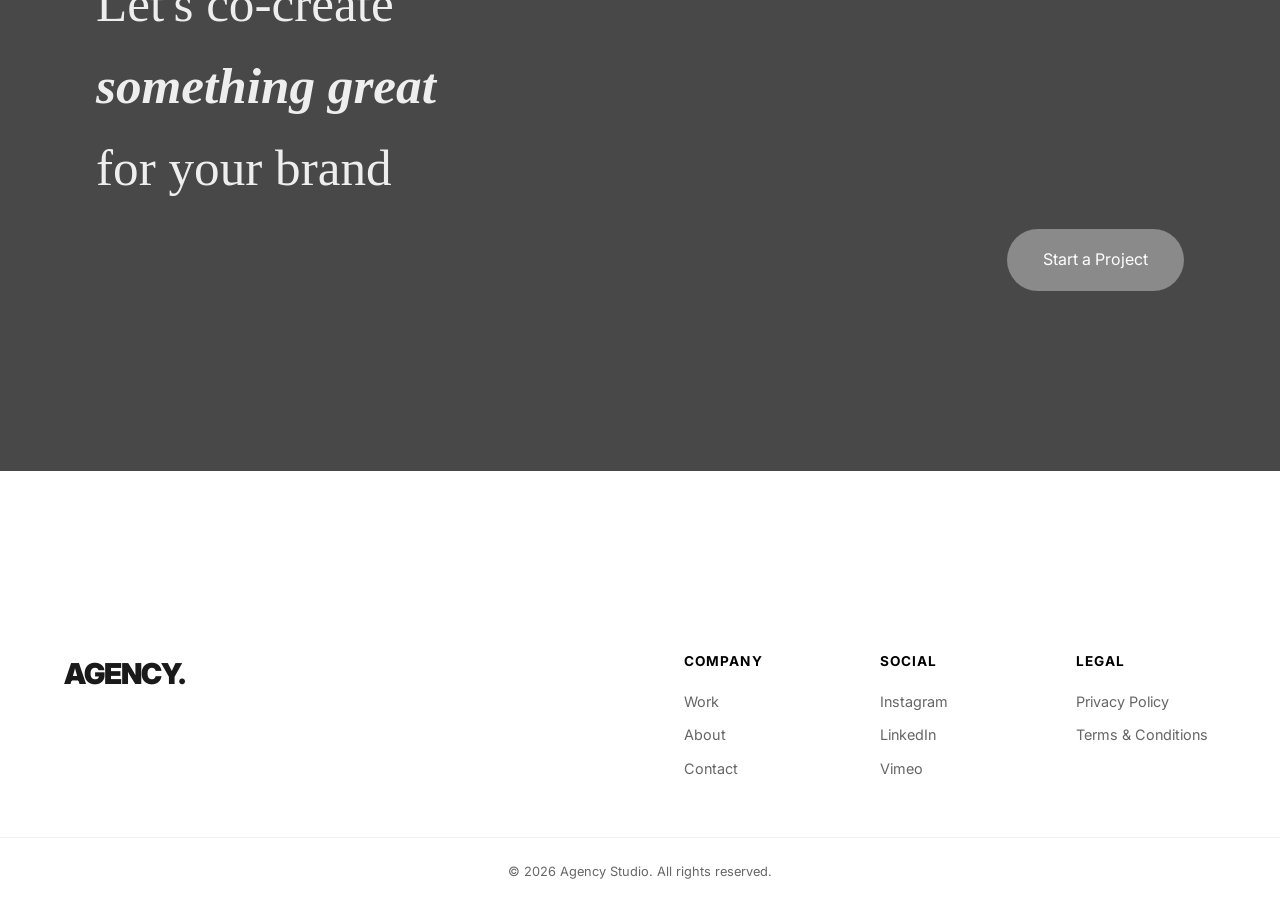
==== commit 78436169: "update" ====
--- a/index.html
+++ b/index.html
@@ -48,6 +48,7 @@
         <section id="work" class="work">
             <div class="container">
                 <div class="work-grid">
+                    <a href="Brand Evolution/index.html">
                     <div class="work-item">
                         <div class="work-image">
                             <img class="work_image" src="p1.jpg" alt="Brand Evolution">
@@ -57,6 +58,7 @@
                             <p>Animation / Creative Direction</p>
                         </div>
                     </div>
+                    </a>
                     <div class="work-item">
                         <div class="work-image">
                             <img class="work_image" src="p2.jpg" alt="Digital Future">
--- a/style.css
+++ b/style.css
@@ -179,49 +179,53 @@
     color: var(--muted-color);
 }
 
-/* New Footer Styles */
+/* Modern White Footer */
 footer {
-    padding: 100px 0 50px;
-    background-color: #f8f8f8; /* Light background for contrast */
+    background-color: #ffffff;
     color: var(--text-color);
 }
 
 footer .footer-container {
     display: flex;
     justify-content: space-between;
-    align-items: flex-start; /* Align items to the top */
-    flex-wrap: wrap; /* Allow wrapping on smaller screens */
+    align-items: flex-start;
+    flex-wrap: wrap;
     max-width: 1400px;
     margin: 0 auto;
     padding: var(--container-padding);
-    gap: 40px; /* Space between flex items */
+    gap: 48px;
 }
 
 footer .footer-left .footer-logo {
     font-weight: 900;
     font-size: 1.8rem;
     letter-spacing: -1px;
-    margin-bottom: 20px;
+    margin-bottom: 16px;
+}
+
+footer .footer-left p {
+    max-width: 260px;
+    font-size: 0.9rem;
+    color: var(--muted-color);
 }
 
 footer .footer-links-group {
     display: flex;
-    gap: 60px; /* Space between columns */
-    flex-wrap: wrap; /* Allow columns to wrap */
+    gap: 56px;
+    flex-wrap: wrap;
 }
 
 footer .footer-column {
-    flex: 1; /* Allow columns to grow and shrink */
-    min-width: 150px; /* Minimum width for columns before wrapping */
+    min-width: 140px;
 }
 
 footer .footer-column h3 {
-    font-size: 1rem;
+    font-size: 0.85rem;
     font-weight: 700;
-    margin-bottom: 20px;
+    margin-bottom: 16px;
     color: var(--accent-color);
     text-transform: uppercase;
-    letter-spacing: 0.5px;
+    letter-spacing: 0.08em;
 }
 
 footer .footer-column ul {
@@ -230,79 +234,124 @@
 }
 
 footer .footer-column ul li {
-    margin-bottom: 10px;
+    margin-bottom: 8px;
 }
 
 footer .footer-column ul li a {
     font-size: 0.9rem;
     color: var(--muted-color);
-    transition: color 0.3s ease;
+    position: relative;
+    padding-bottom: 2px;
+    transition: color 0.25s ease, opacity 0.25s ease;
+}
+
+footer .footer-column ul li a::after {
+    content: "";
+    position: absolute;
+    left: 0;
+    bottom: 0;
+    width: 0;
+    height: 1px;
+    background-color: var(--accent-color);
+    transition: width 0.25s ease;
 }
 
 footer .footer-column ul li a:hover {
     color: var(--accent-color);
+    opacity: 1;
+}
+
+footer .footer-column ul li a:hover::after {
+    width: 100%;
 }
 
 footer .footer-bottom {
     text-align: center;
-    margin-top: 60px;
-    padding-top: 30px;
-    border-top: 1px solid #eee;
-    font-size: 0.85rem;
+    margin-top: 48px;
+    padding-top: 24px;
+    border-top: 1px solid #f0f0f0;
+    font-size: 0.8rem;
     color: var(--muted-color);
 }
 
-/* Responsive adjustments for footer */
-@media (max-width: 768px) {
+/* Footer: responsive */
+@media (max-width: 900px) {
     footer {
-        padding: 60px 0 40px;
+        padding: 40px 0 24px; /* less vertical padding */
     }
 
     footer .footer-container {
         flex-direction: column;
-        align-items: center;
-        text-align: center;
-        gap: 30px;
-        padding: var(--container-padding);
-    }
-
-    footer .footer-left {
+        align-items: flex-start;
+        gap: 20px; /* tighter gaps */
+    }
+
+    footer .footer-links-group {
         width: 100%;
-        margin-bottom: 20px;
-    }
-
-    footer .footer-left .footer-logo {
-        font-size: 1.5rem;
+        justify-content: flex-start;
+        gap: 20px;
+    }
+
+    footer .footer-bottom {
+        margin-top: 24px;
+        padding-top: 16px;
+    }
+}
+
+@media (max-width: 600px) {
+    footer {
+        padding: 28px 0 18px; /* even smaller on small phones */
+    }
+
+    footer .footer-container {
+        align-items: flex-start;
+        text-align: left;
+        gap: 16px;
+    }
+
+    footer .footer-left,
+    footer .footer-links-group,
+    footer .footer-column {
+        width: 100%;
+    }
+
+    /* Make footer list items horizontal on mobile */
+    footer .footer-column ul {
+        display: flex;
+        flex-direction: column; /* stack items vertically */
+        justify-content: flex-start;
+        align-items: flex-start;
+        gap: 4px;
+        text-align: left;
     }
 
     footer .footer-links-group {
         flex-direction: column;
-        gap: 40px;
-        width: 100%;
+        align-items: center;
+        gap: 14px;
     }
 
     footer .footer-column {
-        min-width: unset; /* Remove min-width for mobile */
-        width: 100%;
+        min-width: 0;
     }
 
     footer .footer-column h3 {
-        font-size: 0.9rem;
-        margin-bottom: 15px;
+        font-size: 0.8rem;
+        margin-bottom: 6px;
     }
 
     footer .footer-column ul li {
-        margin-bottom: 8px;
+        margin-bottom: 0;
     }
 
     footer .footer-column ul li a {
-        font-size: 0.85rem;
+        font-size: 0.8rem;
     }
 
     footer .footer-bottom {
-        margin-top: 40px;
-        padding-top: 20px;
-        font-size: 0.8rem;
+        margin-top: 18px;
+        padding-top: 12px;
+        font-size: 0.75rem;
     }
 }
 
@@ -559,4 +608,9 @@
     .nav-menu .nav-links-mobile {
         gap: 25px;
     }
+}
+
+#contact{
+    padding-top: 20vmin;
+    padding-bottom: 3vmin;
 }
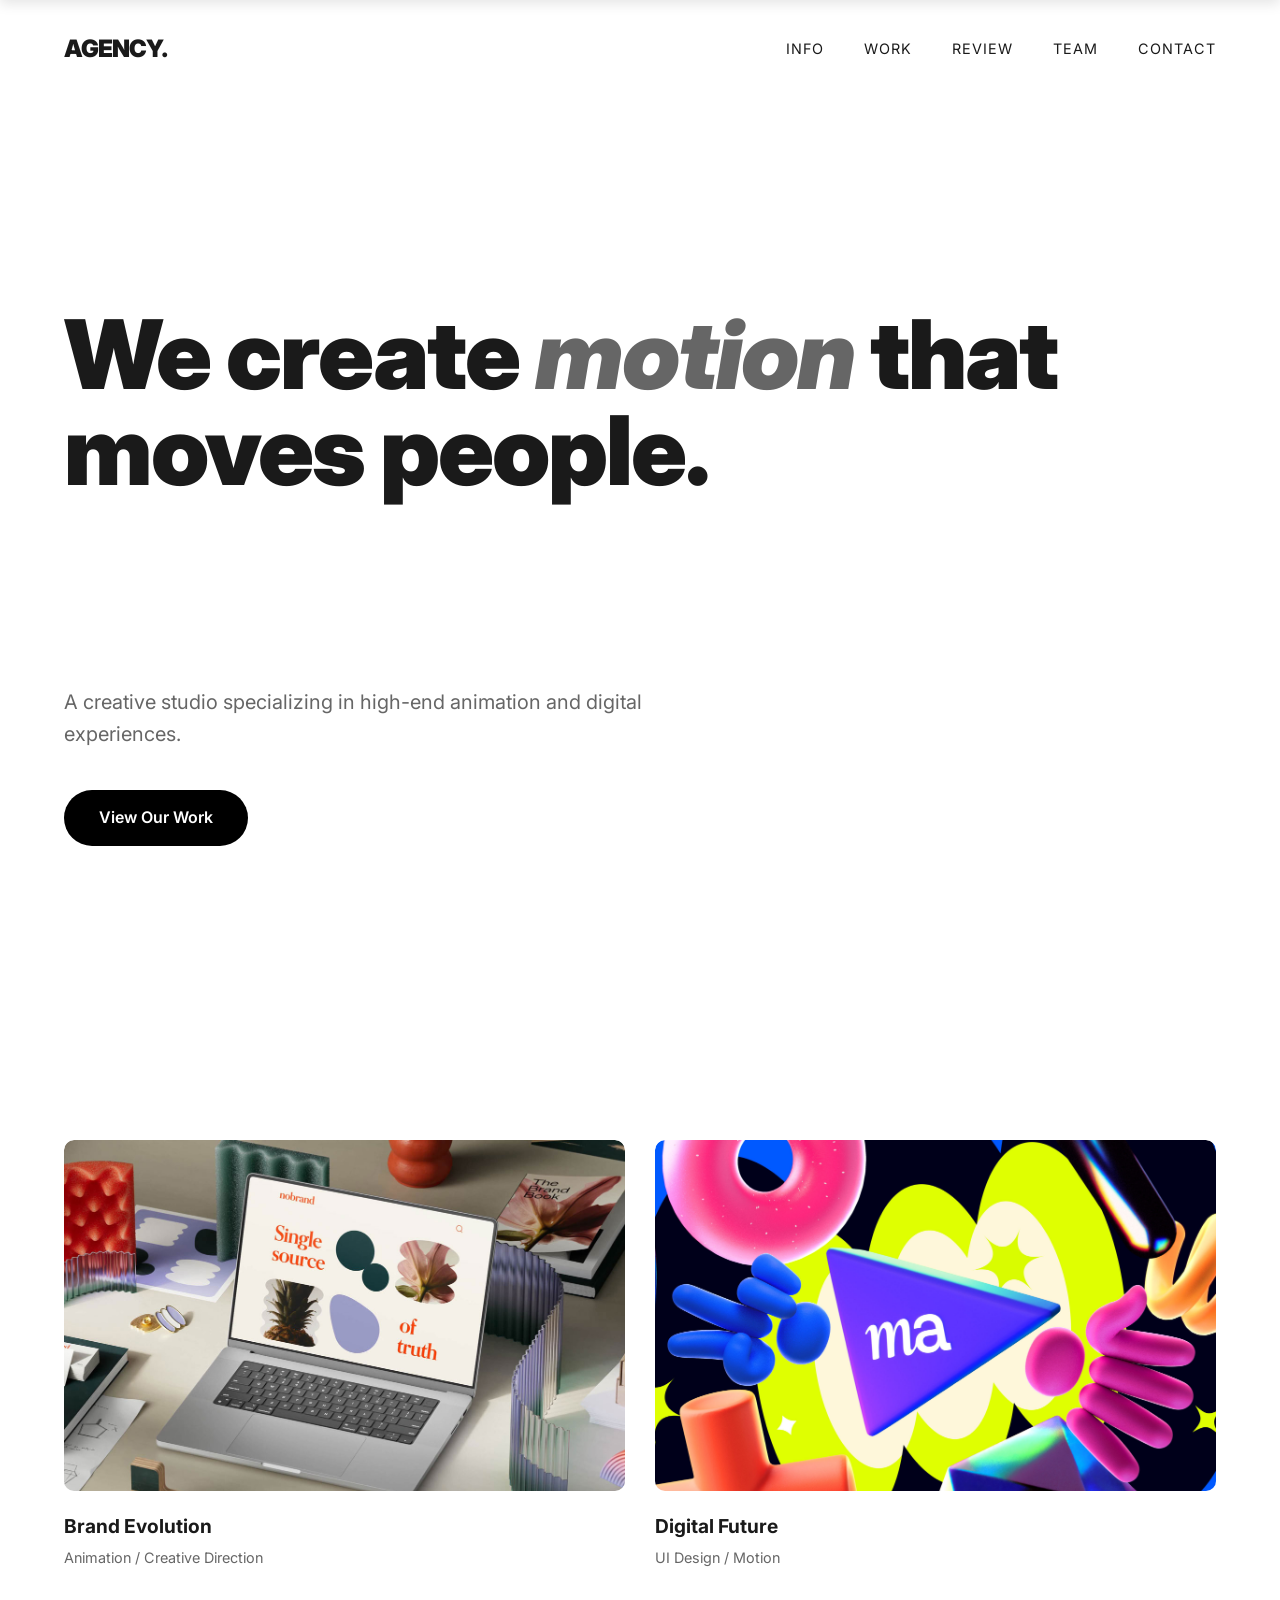
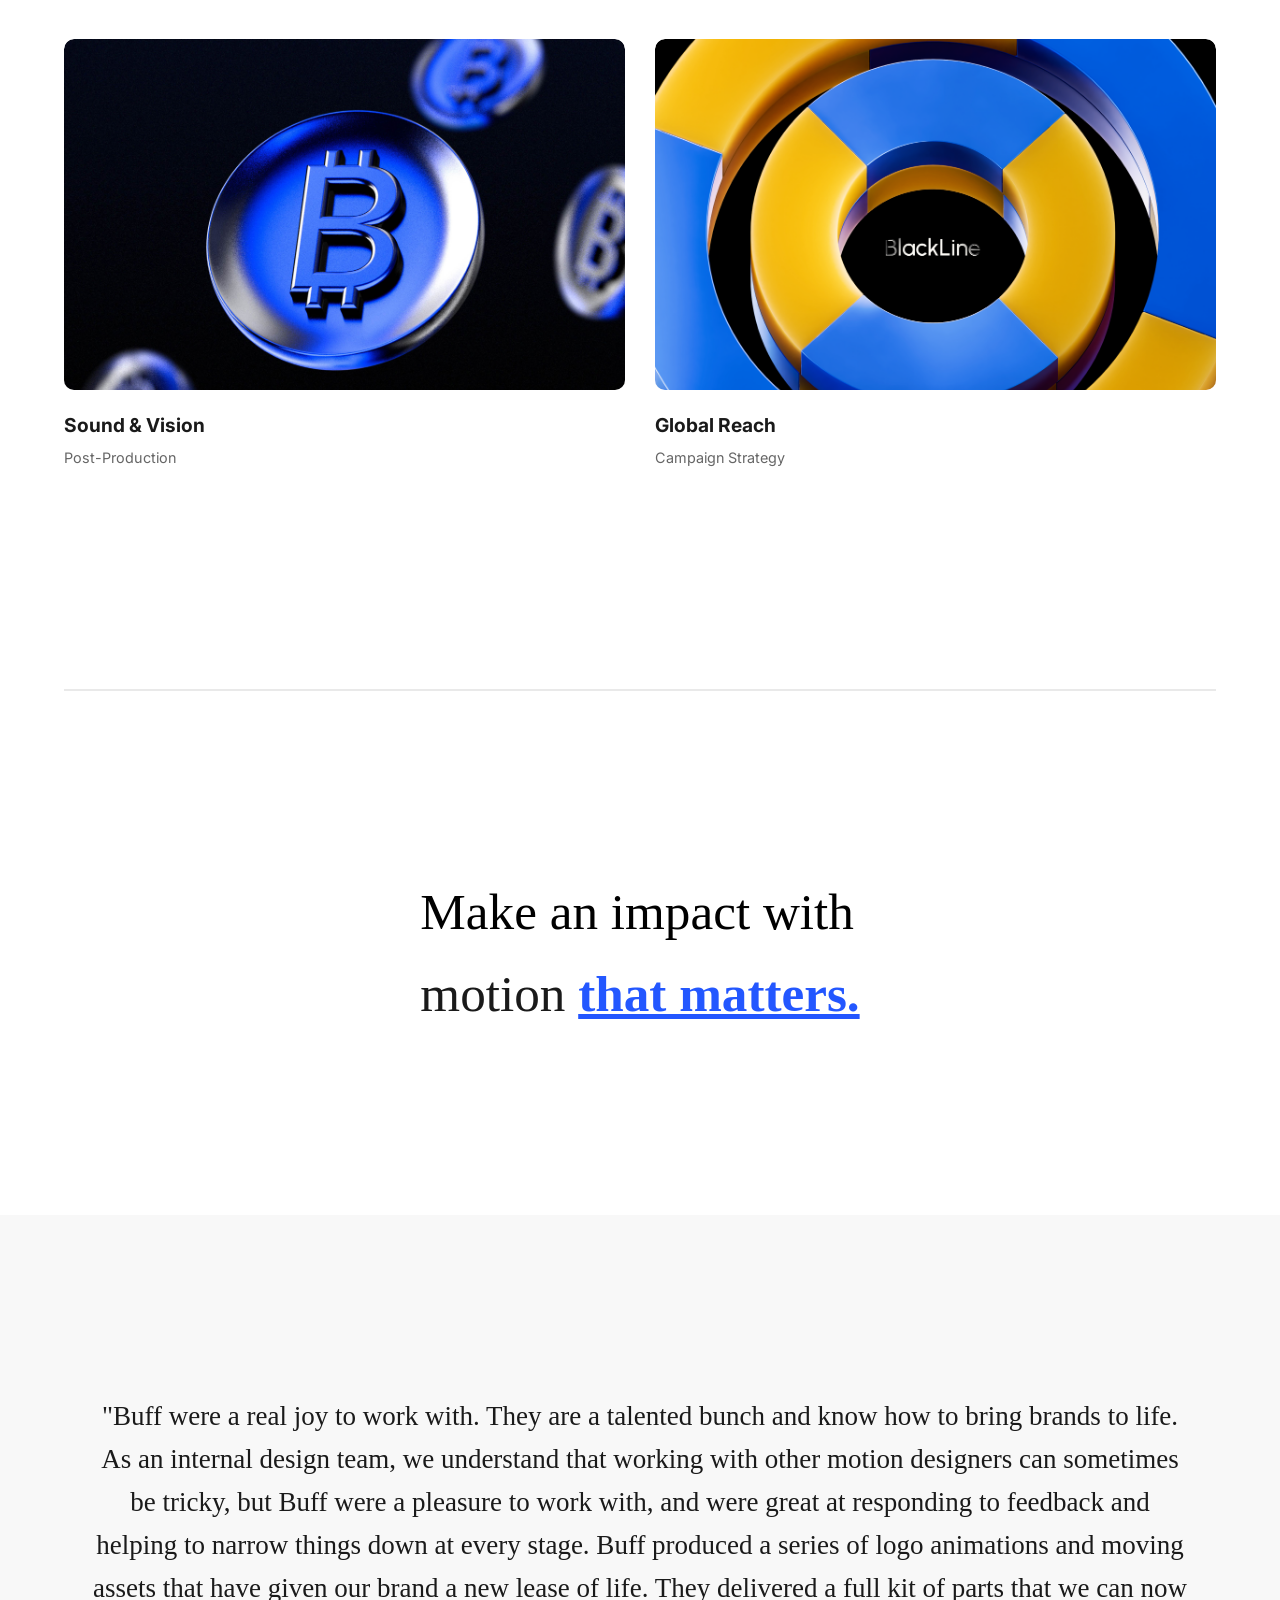
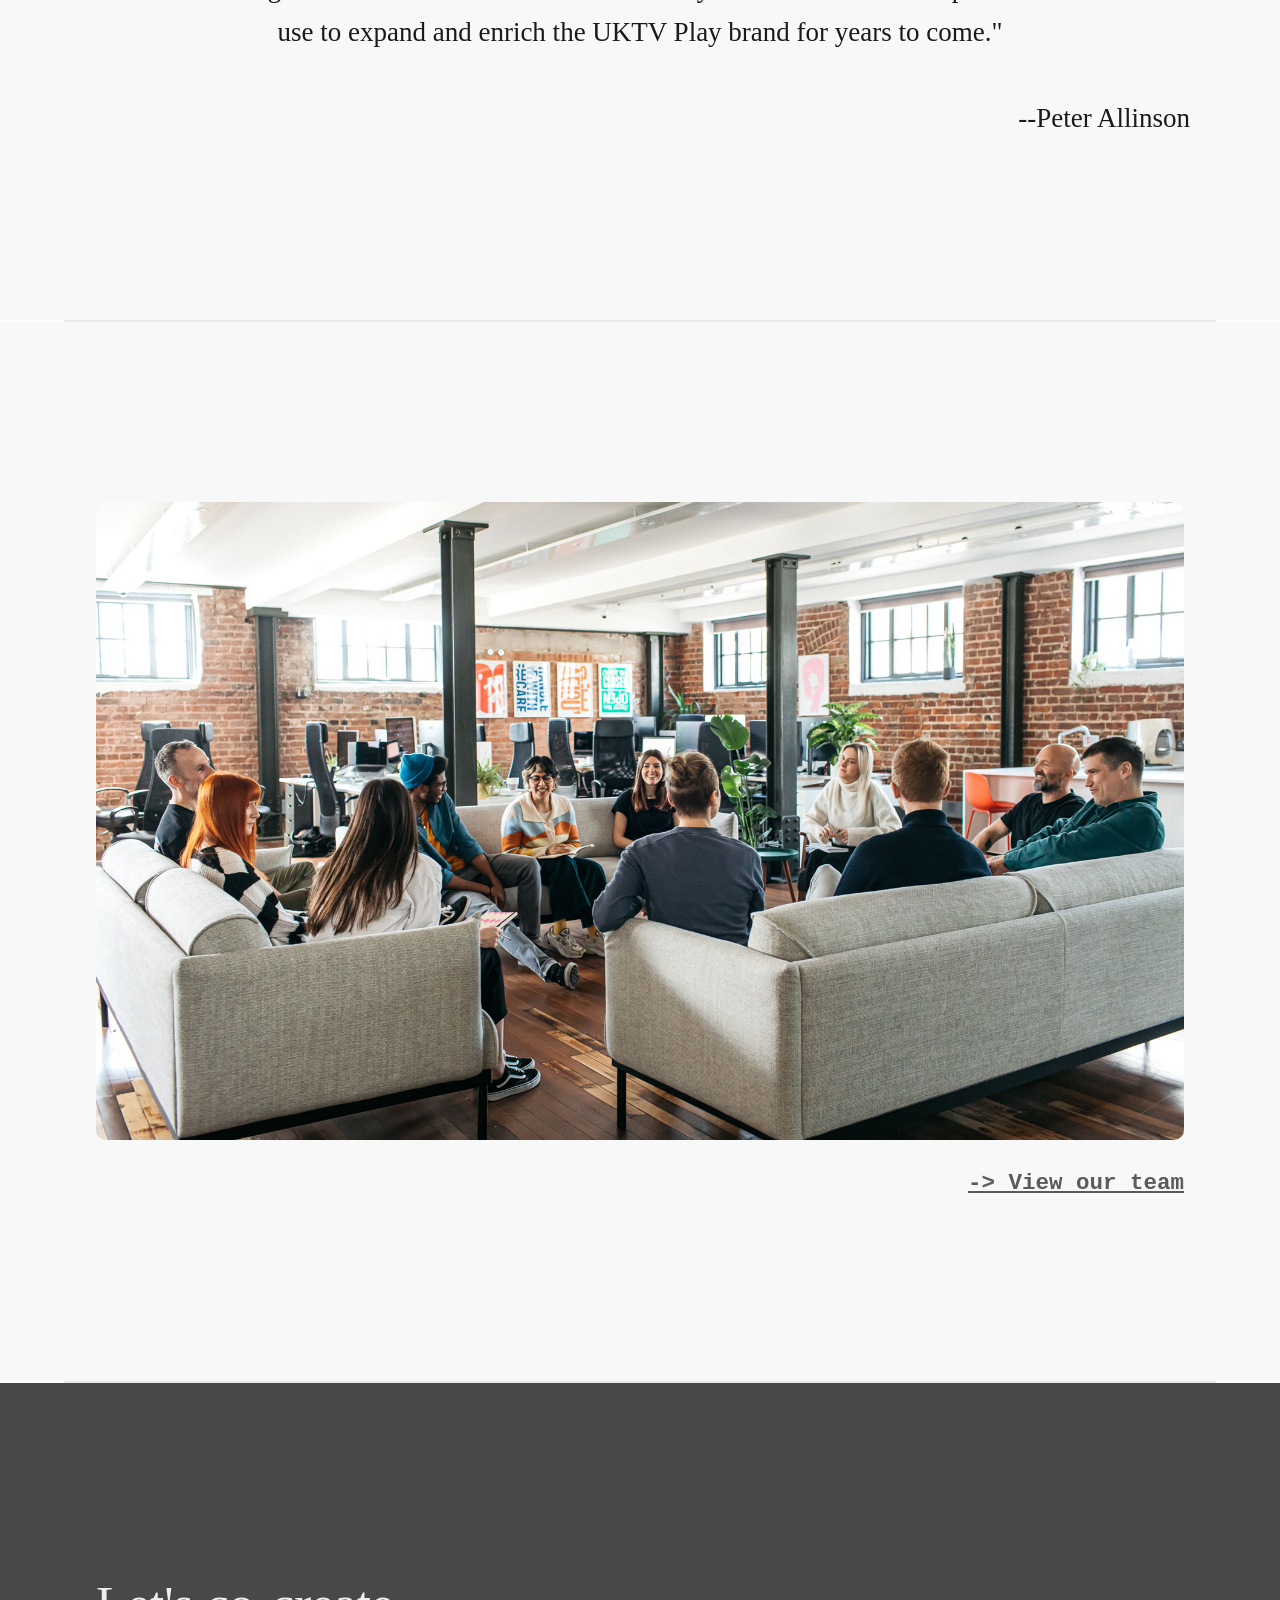
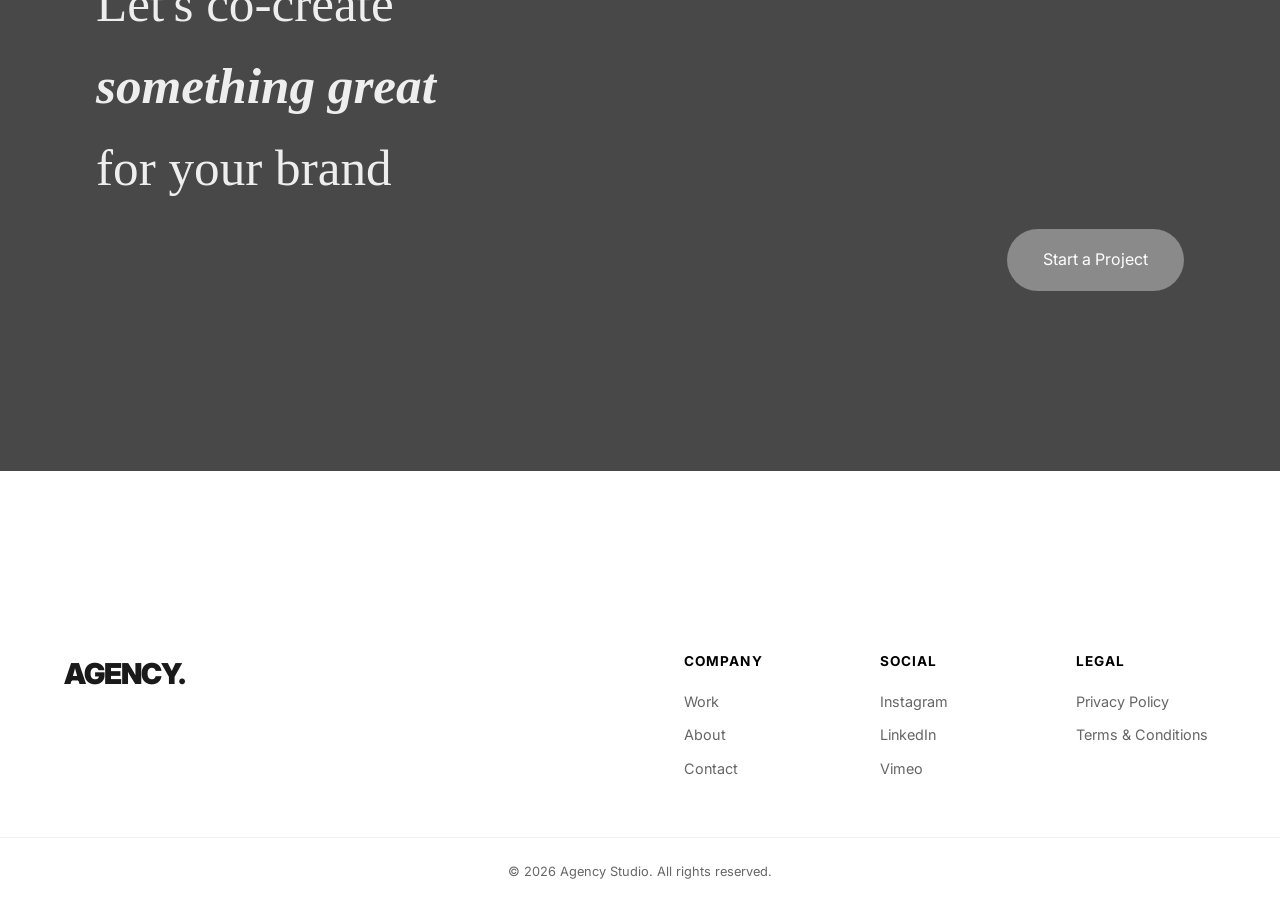
==== commit 7a602e8d: "update" ====
--- a/index.html
+++ b/index.html
@@ -8,12 +8,13 @@
     <link rel="preconnect" href="https://fonts.googleapis.com">
     <link rel="preconnect" href="https://fonts.gstatic.com" crossorigin>
     <link href="https://fonts.googleapis.com/css2?family=Inter:wght@300;400;700;900&display=swap" rel="stylesheet">
-</head>
+</head> 
 <body>
     <header>
         <nav>
             <div class="logo">AGENCY.</div>
             <ul class="nav-links">
+                <li><a href="info/index.html">Info</a></li>
                 <li><a href="#work">Work</a></li>
                 <li><a href="#review">Review</a></li>
                 <li><a href="#team">Team</a></li>
